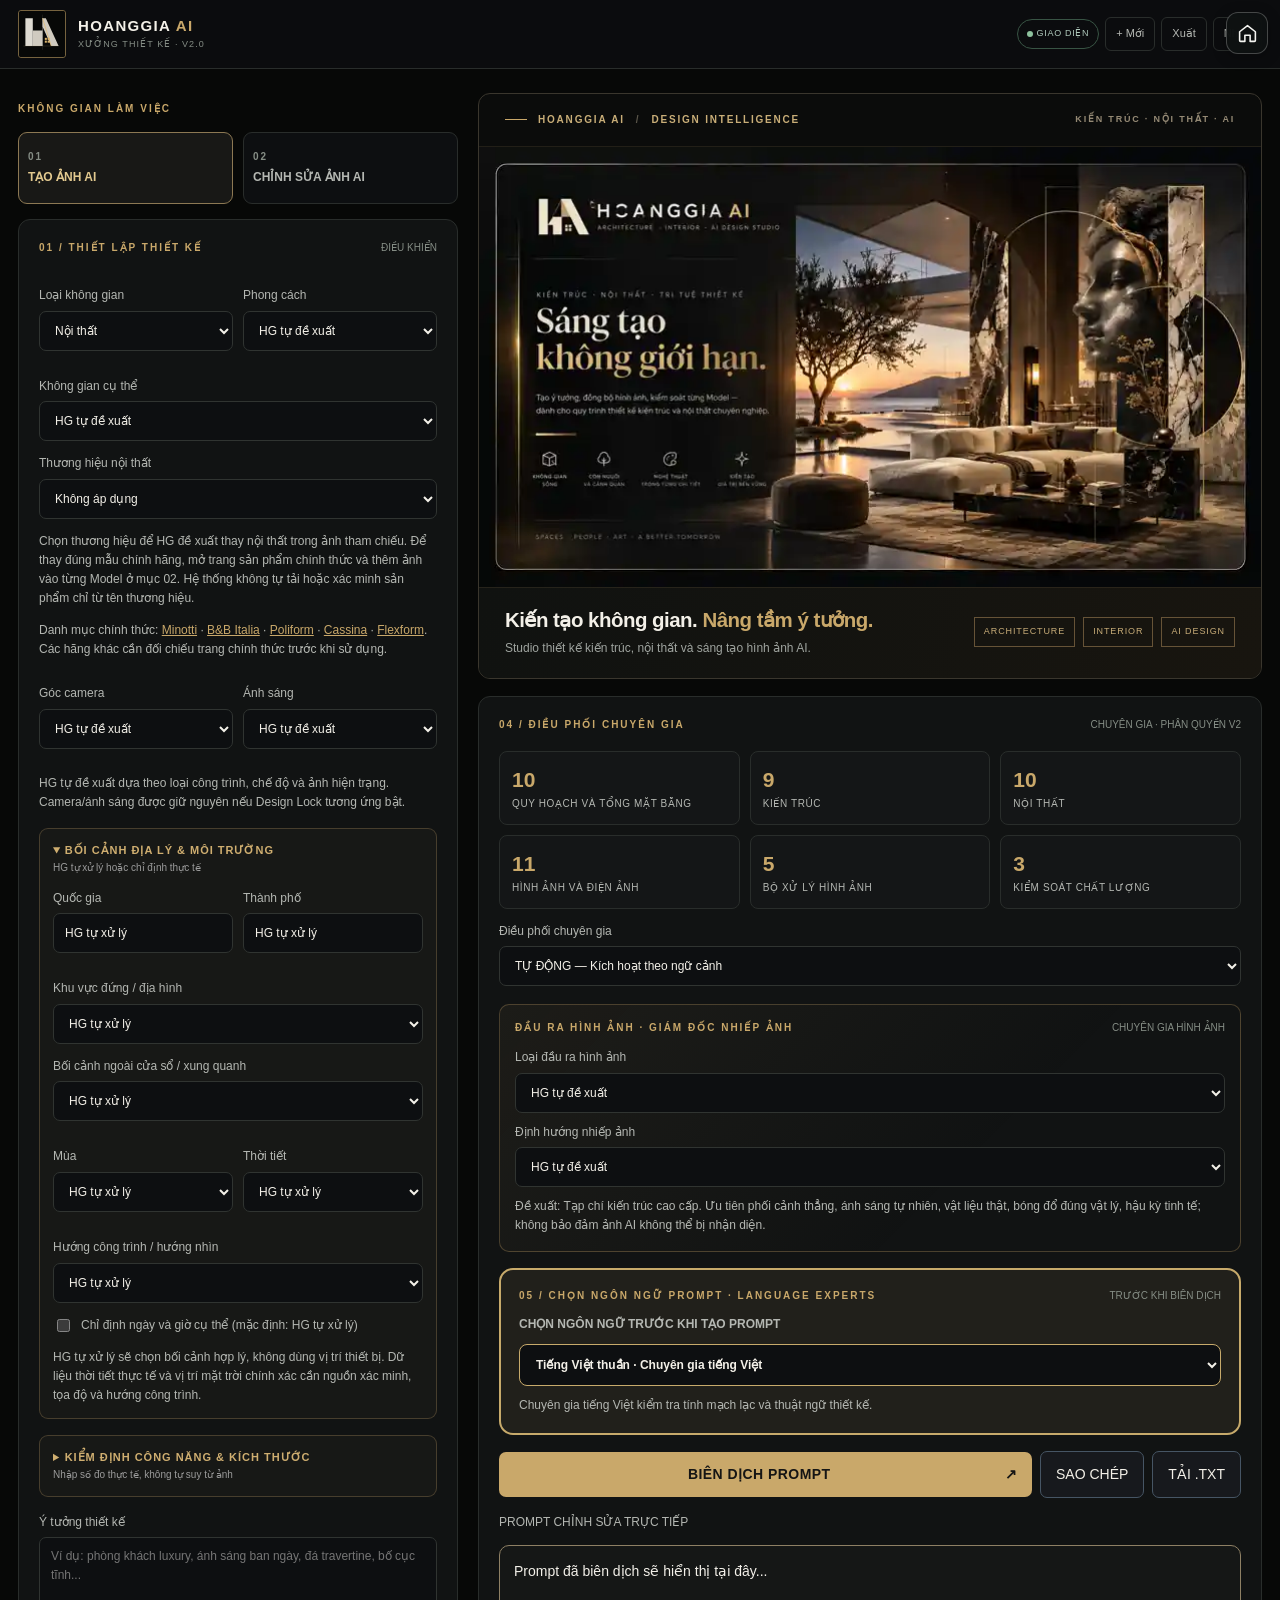
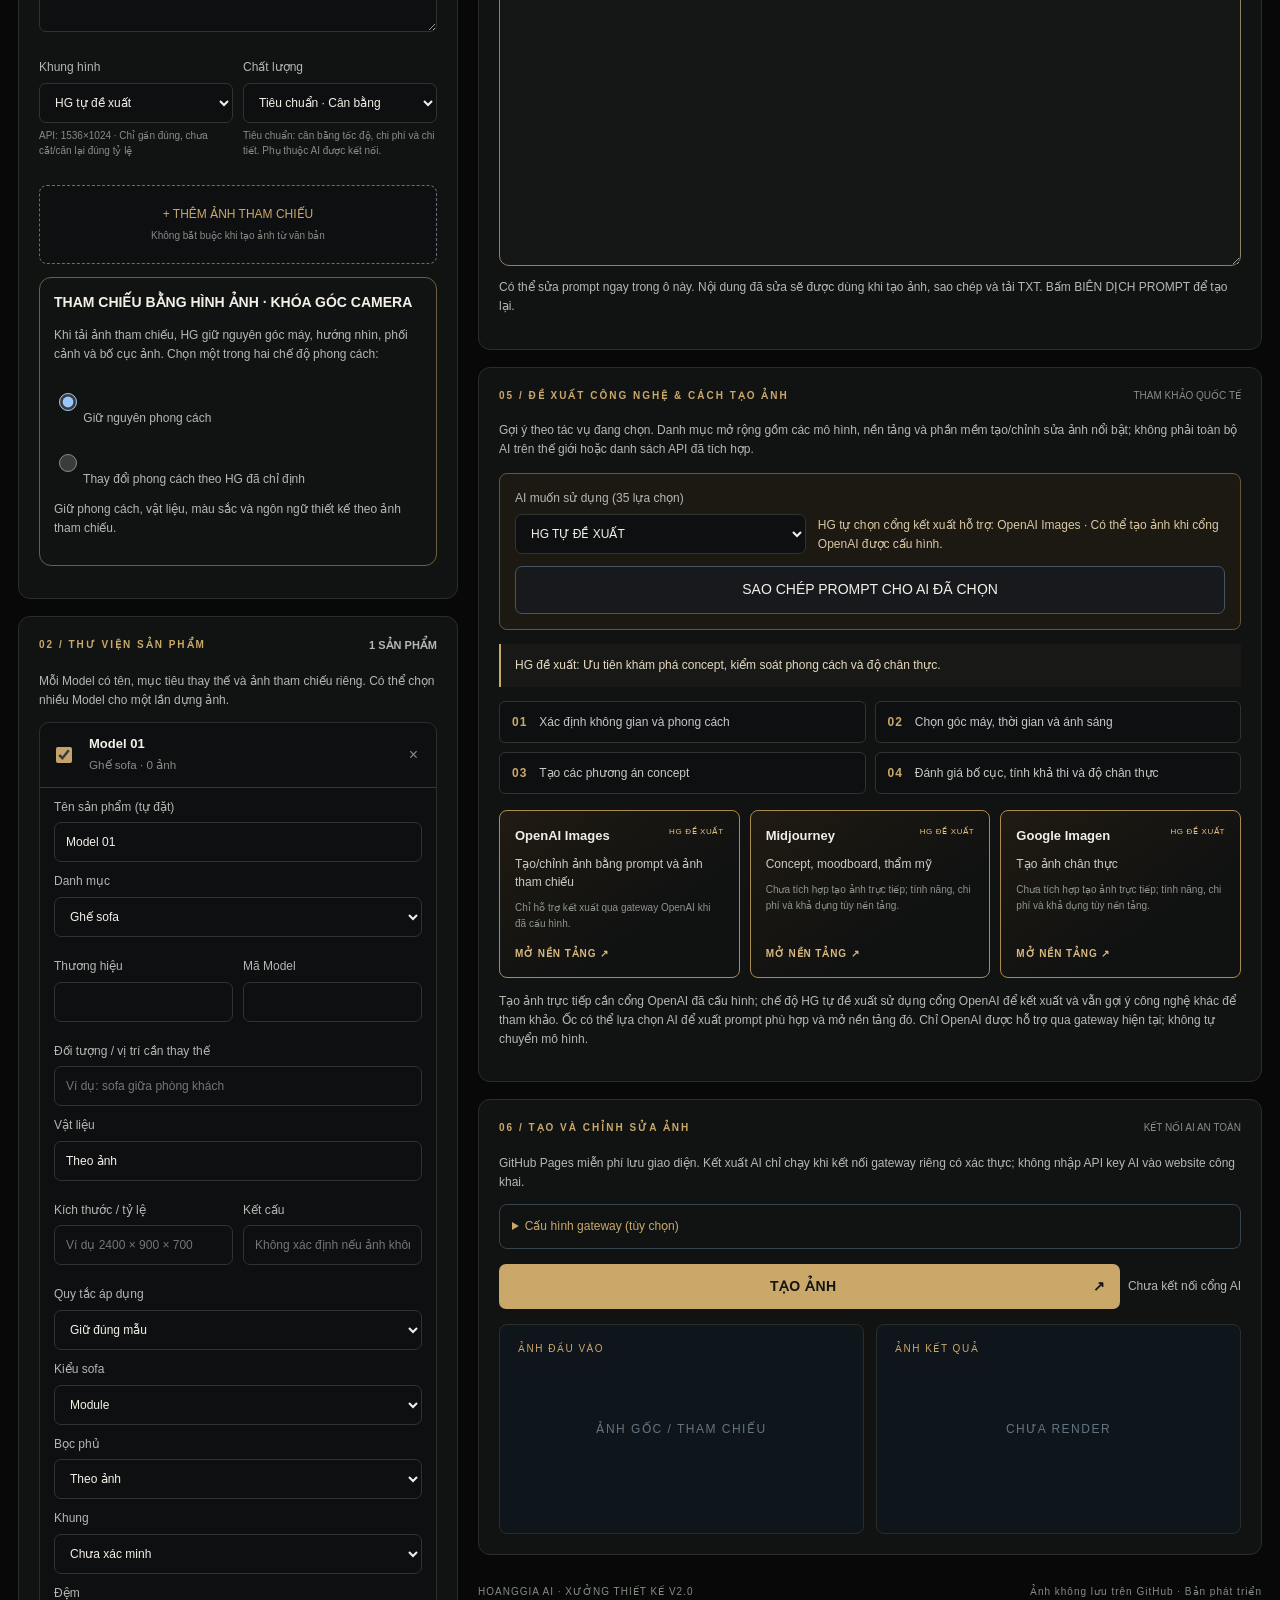
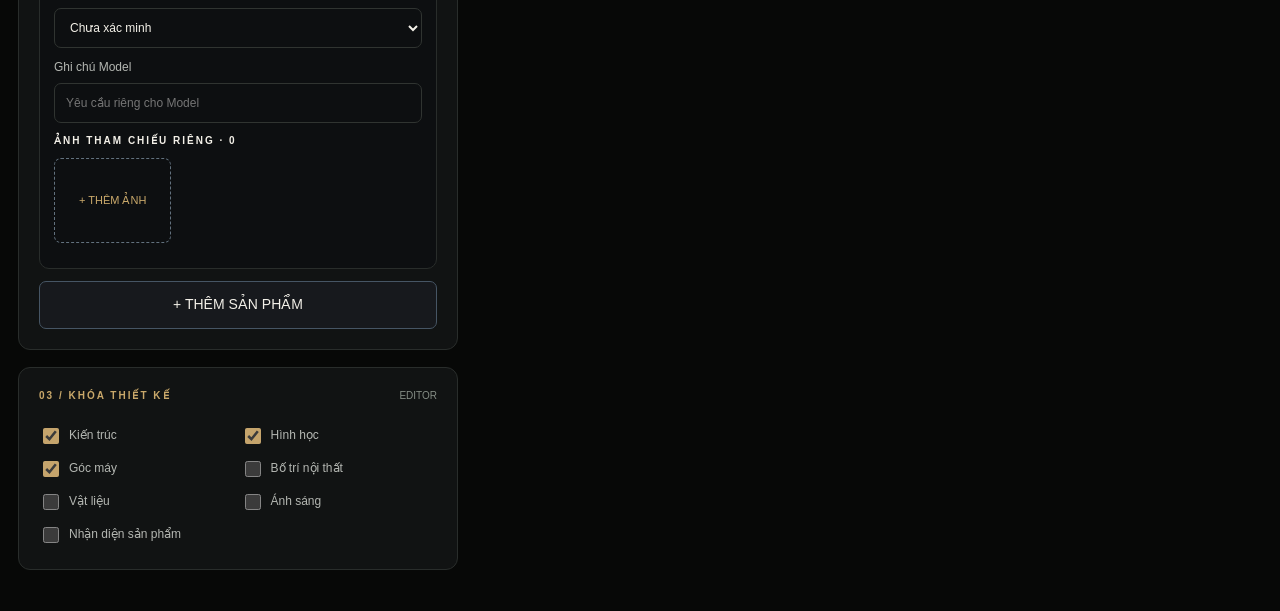
==== index.html @ ab9f8beb "Refresh Design AI catalog cache for Cyclorama on iOS" ====
<!doctype html>
<html lang="vi">
<head>
<meta charset="utf-8"><meta name="viewport" content="width=device-width, initial-scale=1">
<meta http-equiv="Cache-Control" content="no-cache, no-store, must-revalidate"><meta name="theme-color" content="#070807"><link rel="icon" href="./assets/brand-mark.svg" type="image/svg+xml"><link rel="apple-touch-icon" sizes="180x180" href="./assets/apple-touch-icon.png?v=2"><meta name="apple-mobile-web-app-capable" content="yes"><meta name="apple-mobile-web-app-title" content="HOANGGIA AI"><link rel="manifest" href="./manifest.webmanifest"><meta name="description" content="HOANGGIA AI Design Studio — Architecture, Interior, Multi-sản phẩm References">
<title>HOANGGIA AI · Design Studio</title>
<link rel="stylesheet" href="./styles.css?v=20261014-promptedit2">

<style id="hg-home-navigation-style">.hg-home-navigation{position:fixed;top:calc(12px + env(safe-area-inset-top,0px));right:12px;z-index:2147483000;width:42px;height:42px;display:flex;align-items:center;justify-content:center;border:1px solid rgba(255,255,255,.23);border-radius:12px;background:rgba(14,17,17,.94);color:#f5f5f1;box-shadow:0 3px 14px rgba(0,0,0,.28);backdrop-filter:blur(12px);text-decoration:none;transition:background .15s ease,transform .15s ease}.hg-home-navigation:hover,.hg-home-navigation:focus-visible{background:#303a34;transform:translateY(-1px);outline:2px solid rgba(230,230,220,.35);outline-offset:2px}.hg-home-navigation svg{width:21px;height:21px;stroke:currentColor;stroke-width:1.8;fill:none;stroke-linecap:round;stroke-linejoin:round}@media(max-width:640px){.hg-home-navigation{width:38px;height:38px;top:calc(8px + env(safe-area-inset-top,0px));right:8px}}</style>
</head>
<body>
<a class="hg-home-navigation" href="https://hoanggiaktsda-beep.github.io/hoanggia-studio/#home" aria-label="Trở về trang chủ HOANGGIA AI" title="Trang chủ HOANGGIA AI"><svg viewBox="0 0 24 24" aria-hidden="true"><path d="m3 10 9-7 9 7v10a1 1 0 0 1-1 1h-5v-7H9v7H4a1 1 0 0 1-1-1z"/></svg></a>

<header class="top">
 <div class="brand"><img class="brand-logo" src="./assets/brand-mark.svg" width="48" height="48" alt="Biểu trưng HOANGGIA AI"><div><b>HOANGGIA <i>AI</i></b><small>XƯỞNG THIẾT KẾ · V2.0</small></div></div>
 <div class="right-top" role="group" aria-label="Thao tác dự án"><span class="pill" title="Giao diện website đã tải; không xác nhận trạng thái kết nối AI" aria-label="Giao diện website đã tải"><span class="dot"></span><span class="pill-label"> GIAO DIỆN</span></span><button id="newProject" class="quiet" type="button" title="Xóa nội dung dự án hiện tại để bắt đầu thiết kế mới">+ Mới</button><button id="exportProject" class="quiet" title="Xuất cấu hình dự án JSON" aria-label="Xuất dự án">Xuất</button><label class="file-label quiet" for="importProject" title="Nhập cấu hình JSON" aria-label="Nhập JSON">Nhập</label><input id="importProject" type="file" accept=".json,application/json" hidden></div>
</header>
<div class="workspace">
 <aside class="left">
 <div class="section-label">KHÔNG GIAN LÀM VIỆC</div>
 <nav class="tabs" aria-label="Chế độ làm việc"><button id="createTab" class="selected" data-mode="create"><span>01</span> TẠO ẢNH AI</button><button id="editTab" data-mode="edit"><span>02</span> CHỈNH SỬA ẢNH AI</button></nav>
 <section class="panel">
  <div class="panel-heading"><span class="eyebrow">01 / THIẾT LẬP THIẾT KẾ</span><span class="mini">ĐIỀU KHIỂN</span></div>
  <div class="grid-two"><label>Loại không gian<select id="space"><option>Nội thất</option><option>Kiến trúc</option><option>Cảnh quan</option><option>Quy hoạch đô thị</option></select></label><label>Phong cách<select id="style"></select></label></div>
  <label id="zoneLabel">Không gian cụ thể<select id="zone"></select></label><label>Thương hiệu nội thất<select id="furnitureBrand"><option value="Không áp dụng">Không áp dụng</option></select></label><label id="customBrandWrap" hidden>Tên thương hiệu khác<input id="customBrand" type="text" maxlength="100" placeholder="Nhập thương hiệu mong muốn"></label><p class="hint">Chọn thương hiệu để HG đề xuất thay nội thất trong ảnh tham chiếu. Để thay đúng mẫu chính hãng, mở trang sản phẩm chính thức và thêm ảnh vào từng Model ở mục 02. Hệ thống không tự tải hoặc xác minh sản phẩm chỉ từ tên thương hiệu.</p><p class="hint">Danh mục chính thức: <a href="https://www.minotti.com/" target="_blank" rel="noopener noreferrer">Minotti</a> · <a href="https://www.bebitalia.com/" target="_blank" rel="noopener noreferrer">B&amp;B Italia</a> · <a href="https://www.poliform.it/" target="_blank" rel="noopener noreferrer">Poliform</a> · <a href="https://www.cassina.com/" target="_blank" rel="noopener noreferrer">Cassina</a> · <a href="https://www.flexform.it/" target="_blank" rel="noopener noreferrer">Flexform</a>. Các hãng khác cần đối chiếu trang chính thức trước khi sử dụng.</p><div class="grid-two"><label>Góc camera<select id="camera"></select></label><label>Ánh sáng<select id="lighting"></select></label></div><p class="hint">HG tự đề xuất dựa theo loại công trình, chế độ và ảnh hiện trạng. Camera/ánh sáng được giữ nguyên nếu Design Lock tương ứng bật.</p><details class="site-context" open><summary>BỐI CẢNH ĐỊA LÝ & MÔI TRƯỜNG <small>HG tự xử lý hoặc chỉ định thực tế</small></summary>
<div class="grid-two"><label>Quốc gia<input id="country" list="countrySuggestions" value="HG tự xử lý" maxlength="90" aria-label="Quốc gia"></label><label>Thành phố<input id="city" list="citySuggestions" value="HG tự xử lý" maxlength="90" aria-label="Thành phố"></label></div>
<datalist id="countrySuggestions"><option value="HG tự xử lý"><option value="Việt Nam"><option value="Pháp"><option value="Nhật Bản"><option value="Singapore"><option value="Hoa Kỳ"><option value="Ý"><option value="Trung Quốc"><option value="UAE"><option value="Thái Lan"><option value="Hàn Quốc"></datalist>
<datalist id="citySuggestions"><option value="HG tự xử lý"><option value="Hà Nội"><option value="Đà Nẵng"><option value="TP. Hồ Chí Minh"><option value="Hải Phòng"><option value="Huế"><option value="Đà Lạt"><option value="Paris"><option value="Tokyo"><option value="Singapore"><option value="Dubai"><option value="New York"><option value="Thượng Hải"></datalist>
<label>Khu vực đứng / địa hình<select id="settingArea"></select></label>
<label id="surroundingsLabel">Bối cảnh nhìn thấy<select id="surroundings"></select></label>
<div class="grid-two"><label>Mùa<select id="season"></select></label><label>Thời tiết<select id="weather"></select></label></div>
<label>Hướng công trình / hướng nhìn<select id="orientation"><option>HG tự xử lý</option><option>Không đề xuất</option><option>Bắc</option><option>Đông Bắc</option><option>Đông</option><option>Đông Nam</option><option>Nam</option><option>Tây Nam</option><option>Tây</option><option>Tây Bắc</option><option>Giữ nguyên hướng trong ảnh</option></select></label>
<label class="context-check"><input id="specificDateTime" type="checkbox"> Chỉ định ngày và giờ cụ thể (mặc định: HG tự xử lý)</label>
<div id="dateTimeFields" hidden><div class="grid-two"><label>Ngày<input id="day" type="number" min="1" max="31" placeholder="Ngày"></label><label>Tháng<input id="month" type="number" min="1" max="12" placeholder="Tháng"></label></div><div class="grid-two"><label>Năm<input id="year" type="number" min="1900" max="2200" placeholder="Năm"></label><label>Giờ địa phương<input id="localTime" type="time"></label></div></div>
<label id="contextNotesLabel" hidden>Chi tiết khu vực / bối cảnh khác<input id="contextNotes" type="text" maxlength="240" placeholder="Ví dụ: sườn núi hướng ra biển, cây phi lao"></label>
<p class="hint">HG tự xử lý sẽ chọn bối cảnh hợp lý, không dùng vị trí thiết bị. Dữ liệu thời tiết thực tế và vị trí mặt trời chính xác cần nguồn xác minh, tọa độ và hướng công trình.</p></details><details class="site-context"><summary>KIỂM ĐỊNH CÔNG NĂNG & KÍCH THƯỚC <small>Nhập số đo thực tế, không tự suy từ ảnh</small></summary>
<div class="grid-two"><label>Rộng phòng (mm)<input id="roomWidthMm" type="number" min="1" step="any" placeholder="Chưa đo"></label><label>Sâu phòng (mm)<input id="roomDepthMm" type="number" min="1" step="any" placeholder="Chưa đo"></label></div>
<div class="grid-two"><label>Lối đi thực tế (mm)<input id="clearanceMm" type="number" min="1" step="any" placeholder="Chưa đo"></label><label>Lối đi yêu cầu (mm)<input id="requiredClearanceMm" type="number" min="1" step="any" placeholder="Theo hồ sơ dự án"></label></div>
<label>Khoảng cách tối thiểu giữa sản phẩm (mm, theo yêu cầu dự án)<input id="layoutMinimumGapMm" type="number" min="0" step="any" placeholder="Chưa xác định"></label><label>Mặt bằng sản phẩm (dữ liệu JSON, mm)<textarea id="layoutItemsJson" rows="3" spellcheck="false" placeholder='[{"id":"sofa","xMm":100,"yMm":100,"widthMm":2200,"depthMm":900}]'></textarea></label><p class="hint">Tọa độ từ góc phòng (0,0), sản phẩm hình chữ nhật song song tường. Khoảng cách biên không thay thế kiểm tra lối đi thực tế.</p><label>Vật cản cố định (cột, hộp kỹ thuật, vùng không đặt đồ; JSON, mm)<textarea id="layoutObstaclesJson" rows="3" spellcheck="false" placeholder='[{"id":"cot-1","xMm":0,"yMm":0,"widthMm":300,"depthMm":300}]'></textarea></label><label>Vùng mở cửa (bao hình chữ nhật, JSON, mm)<textarea id="layoutDoorsJson" rows="3" spellcheck="false" placeholder='[{"id":"cua-1","xMm":0,"yMm":0,"widthMm":900,"depthMm":900}]'></textarea></label><p class="hint">Nhập vùng cần để trống khi mở cửa; hệ thống chưa tự suy hướng bản lề hay cung quay.</p><label>Quy chuẩn / tiêu chí nghiệm thu của dự án<input id="projectStandard" type="text" maxlength="240" placeholder="Tên và phiên bản tài liệu đã kiểm chứng"></label>
<p class="hint">Số đo và tiêu chí do người dùng cung cấp; hệ thống đối chiếu logic, không thay thế khảo sát hiện trạng, bản vẽ kỹ thuật hoặc thẩm định quy chuẩn.</p></details><label>Ý tưởng thiết kế<textarea id="brief" rows="3" placeholder="Ví dụ: phòng khách luxury, ánh sáng ban ngày, đá travertine, bố cục tĩnh..."></textarea></label>
  <div class="grid-two"><label>Khung hình<select id="aspect"></select><small id="aspectHint">Kích thước API: 1536×1024. Một số tỷ lệ là gợi ý bố cục, không phải kích thước xuất chính xác.</small></label><label>Chất lượng<select id="quality"><option value="low">Nháp · Nhanh</option><option value="medium" selected>Tiêu chuẩn · Cân bằng</option><option value="high">Cao · Chi tiết tối đa</option></select><small id="qualityHint">Tiêu chuẩn: cân bằng chi tiết, thời gian và chi phí.</small></label></div>
  <label class="upload" for="masterInput"><span id="masterLabel">+ TẢI ẢNH GỐC / THAM CHIẾU</span><small id="masterHint">Không bắt buộc khi tạo ảnh từ văn bản</small></label><input type="file" id="masterInput" accept="image/png,image/jpeg,image/webp" hidden>
  <div id="hgReferenceModePanel" style="display:block!important;visibility:visible!important;margin:12px 0;padding:14px;border:1px solid rgba(199,170,107,.5);border-radius:12px">
<strong>THAM CHIẾU BẰNG HÌNH ẢNH · KHÓA GÓC CAMERA</strong>
<p class="hint">Khi tải ảnh tham chiếu, HG giữ nguyên góc máy, hướng nhìn, phối cảnh và bố cục ảnh. Chọn một trong hai chế độ phong cách:</p>
<label style="display:block;margin:9px 0"><input type="radio" name="hgReferenceStyle" value="keep" style="appearance:radio;-webkit-appearance:radio;width:18px;height:18px;display:inline-block" checked> Giữ nguyên phong cách</label>
<label style="display:block;margin:9px 0"><input type="radio" name="hgReferenceStyle" value="change" style="appearance:radio;-webkit-appearance:radio;width:18px;height:18px;display:inline-block"> Thay đổi phong cách theo HG đã chỉ định</label>
<p id="hgReferenceModeNote" class="hint">Giữ phong cách, vật liệu, màu sắc và ngôn ngữ thiết kế theo ảnh tham chiếu.</p>
</div>
<div class="master-preview" id="masterArea" hidden><img id="masterPreview" alt="Ảnh master"><button id="clearMaster" class="mini-btn">Gỡ ảnh</button></div>
 </section>
 <section class="panel">
  <div class="panel-heading"><span class="eyebrow">02 / THƯ VIỆN SẢN PHẨM</span><strong id="modelCount">0 SẢN PHẨM</strong></div>
  <p class="hint">Mỗi Model có tên, mục tiêu thay thế và ảnh tham chiếu riêng. Có thể chọn nhiều Model cho một lần dựng ảnh.</p>
  <div id="models" class="models"></div><button id="addModel" class="outline full">+ THÊM SẢN PHẨM</button>
 </section>
 <section class="panel">
  <div class="panel-heading"><span class="eyebrow">03 / KHÓA THIẾT KẾ</span><span class="mini">EDITOR</span></div>
  <div id="locks" class="lock-grid"></div>
 </section>
 </aside>
 <main class="right">
  <section class="hero hero-gallery" aria-labelledby="heroTitle">
 <div class="hero-gallery-head"><span class="hero-gallery-kicker"><span class="hero-kicker-line"></span> HOANGGIA AI <span class="hero-kicker-separator">/</span> DESIGN INTELLIGENCE</span><span class="hero-gallery-index">KIẾN TRÚC · NỘI THẤT · AI</span></div>
 <div class="hero-gallery-stage">
  <img class="hero-gallery-image" src="./assets/hero-hoanggia-ai.webp" alt="HOANGGIA AI — không gian kiến trúc và nội thất nghệ thuật, kết hợp thiết kế đương đại" loading="eager" width="1920" height="1080">
  <div class="hero-gallery-fallback" aria-hidden="true"><img src="./assets/brand-mark.svg" alt=""><span>HOANGGIA AI · DESIGN STUDIO</span></div>
 </div>
 <div class="hero-gallery-bottom"><div><h1 id="heroTitle">Kiến tạo không gian. <em>Nâng tầm ý tưởng.</em></h1><p>Studio thiết kế kiến trúc, nội thất và sáng tạo hình ảnh AI.</p></div><div class="hero-gallery-categories"><span>ARCHITECTURE</span><span>INTERIOR</span><span>AI DESIGN</span></div></div>
</section>
  <section class="panel">
   <div class="panel-heading"><span class="eyebrow">04 / ĐIỀU PHỐI CHUYÊN GIA</span><span class="mini">CHUYÊN GIA · PHÂN QUYỀN V2</span></div>
   <div class="brain-grid" id="brainGrid"></div><label>Điều phối chuyên gia<select id="expertMode"><option value="auto">TỰ ĐỘNG — Kích hoạt theo ngữ cảnh</option><option value="manual">THỦ CÔNG — Chọn nhóm chuyên gia</option></select></label>
   <div id="manualExperts" hidden></div><div class="photo-director"><div class="panel-heading"><span class="eyebrow">ĐẦU RA HÌNH ẢNH · GIÁM ĐỐC NHIẾP ẢNH</span><span class="mini">CHUYÊN GIA HÌNH ẢNH</span></div><label>Loại đầu ra hình ảnh<select id="outputType"></select></label><label>Định hướng nhiếp ảnh<select id="photoDirection"></select></label><p class="hint" id="photoAdvice" aria-live="polite">Chuyên gia nhiếp ảnh sẽ đề xuất góc máy, ống kính, ánh sáng, vật liệu và hậu kỳ chân thực.</p></div>
   <div class="photo-director" id="promptLanguagePanel" style="margin:16px 0;padding:18px;border:2px solid #c7aa6b;border-radius:14px;background:rgba(199,170,107,.09)"><div class="panel-heading"><span class="eyebrow">05 / CHỌN NGÔN NGỮ PROMPT · LANGUAGE EXPERTS</span><span class="mini">TRƯỚC KHI BIÊN DỊCH</span></div><label for="promptLanguage" style="font-weight:700">CHỌN NGÔN NGỮ TRƯỚC KHI TẠO PROMPT<select id="promptLanguage" style="display:block;width:100%;margin-top:10px;padding:12px;border:1px solid #c7aa6b;border-radius:8px"><option value="vi">Tiếng Việt thuần · Chuyên gia tiếng Việt</option><option value="en">English only · English Language Expert</option></select></label><p class="hint" id="promptLanguageStatus" role="status">Chuyên gia tiếng Việt kiểm tra tính mạch lạc và thuật ngữ thiết kế.</p></div>
   <div class="actions"><button id="compile" class="primary">BIÊN DỊCH PROMPT <span>↗</span></button><button class="outline" id="copyPrompt">SAO CHÉP</button><button class="outline" id="downloadPrompt">TẢI .TXT</button></div>
   <div id="warnings" class="warnings" role="status" aria-live="polite"></div>
   <label for="promptOutput">PROMPT CHỈNH SỬA TRỰC TIẾP</label><textarea id="promptOutput" rows="13" spellcheck="false" style="display:block;width:100%;min-height:290px;resize:vertical;padding:14px;border:1px solid #8e8064;border-radius:10px;background:#151716;color:#f3f0e9;font:inherit;line-height:1.6" aria-describedby="promptEditStatus" placeholder="Bấm BIÊN DỊCH PROMPT rồi sửa trực tiếp tại đây.">Prompt đã biên dịch sẽ hiển thị tại đây...</textarea><p class="hint" id="promptEditStatus" role="status">Có thể sửa prompt ngay trong ô này. Nội dung đã sửa sẽ được dùng khi tạo ảnh, sao chép và tải TXT. Bấm BIÊN DỊCH PROMPT để tạo lại.</p>
  </section>
  <section class="panel" id="imageAdvisor" aria-labelledby="advisorTitle">
   <div class="panel-heading"><span class="eyebrow" id="advisorTitle">05 / ĐỀ XUẤT CÔNG NGHỆ & CÁCH TẠO ẢNH</span><span class="mini">THAM KHẢO QUỐC TẾ</span></div>
   <p class="hint">Gợi ý theo tác vụ đang chọn. Danh mục mở rộng gồm các mô hình, nền tảng và phần mềm tạo/chỉnh sửa ảnh nổi bật; không phải toàn bộ AI trên thế giới hoặc danh sách API đã tích hợp.</p>
   <div class="advisor-picker"><label>AI muốn sử dụng (35 lựa chọn)<select id="imageAI"><option value="auto">HG TỰ ĐỀ XUẤT</option></select></label><div class="advisor-selection" id="aiSelection" role="status" aria-live="polite"></div><button class="outline" id="copyForAI" type="button">SAO CHÉP PROMPT CHO AI ĐÃ CHỌN</button></div>
   <div class="advisor-summary" id="advisorSummary" aria-live="polite"></div>
   <div class="advisor-steps" id="advisorSteps"></div>
   <div class="advisor-grid" id="advisorPlatforms"></div>
   <p class="hint advisor-note">Tạo ảnh trực tiếp cần cổng OpenAI đã cấu hình; chế độ HG tự đề xuất sử dụng cổng OpenAI để kết xuất và vẫn gợi ý công nghệ khác để tham khảo. Ốc có thể lựa chọn AI để xuất prompt phù hợp và mở nền tảng đó. Chỉ OpenAI được hỗ trợ qua gateway hiện tại; không tự chuyển mô hình.</p>
  </section>
  <section class="panel render">
   <div class="panel-heading"><span class="eyebrow">06 / TẠO VÀ CHỈNH SỬA ẢNH</span><span class="mini">KẾT NỐI AI AN TOÀN</span></div>
   <p class="hint">GitHub Pages miễn phí lưu giao diện. Kết xuất AI chỉ chạy khi kết nối gateway riêng có xác thực; không nhập API key AI vào website công khai.</p>
   <details><summary>Cấu hình gateway (tùy chọn)</summary><label>Địa chỉ cổng AI (HTTPS)<input id="gateway" type="url" placeholder="https://your-worker.workers.dev"></label><label>Mã truy cập riêng <input id="studioToken" type="password" placeholder="Token kiểm soát quyền dùng AI" autocomplete="off"></label><small>Token chỉ tồn tại trong phiên trang đang mở, không được xuất ra dự án.</small></details>
   <div class="actions"><button id="renderButton" class="primary">TẠO / CHỈNH SỬA ẢNH <span>↗</span></button><span class="hint" id="renderStatus" role="status" aria-live="polite">Chưa kết nối cổng AI</span></div>
   <div class="comparison"><div class="result-frame"><span>ẢNH ĐẦU VÀO</span><img id="inputView" alt="Ảnh đầu vào" hidden><div class="placeholder" id="inputEmpty">ẢNH GỐC / THAM CHIẾU</div></div><div class="result-frame"><span>ẢNH KẾT QUẢ</span><img id="resultView" alt="Kết quả AI" hidden><div class="placeholder" id="resultEmpty">CHƯA RENDER</div></div></div>
   <button id="downloadResult" class="outline" hidden>TẢI ẢNH KẾT QUẢ ↓</button>
  </section>
  <footer>HOANGGIA AI · XƯỞNG THIẾT KẾ V2.0 <span>Ảnh không lưu trên GitHub · Bản phát triển</span></footer>
 </main>
</div>
<script type="module" src="./app.mjs?v=20261019-cycwall"></script>
</body></html>
---- styles.css ----
:root{color-scheme:dark;--bg:#070807;--panel:#111313;--panel2:#17191d;--border:#292d2b;--text:#f3f0e8;--sub:#b4b7b2;--muted:#858d85;--gold:#c9a86a;font:14px/1.55 Inter,Segoe UI,Arial,sans-serif}*{box-sizing:border-box}body{margin:0;background:var(--bg);color:var(--text)}button,textarea,input,select{font:inherit}button{cursor:pointer;border:0}button:disabled{opacity:.6;cursor:wait}button:focus-visible,input:focus-visible,textarea:focus-visible,select:focus-visible{outline:2px solid var(--gold);outline-offset:2px}a{color:var(--gold)}.top{height:74px;display:flex;align-items:center;justify-content:space-between;padding:0 32px;border-bottom:1px solid var(--border);background:#0b0c0e}.brand{display:flex;gap:13px;align-items:center;letter-spacing:1px}.brand b{font-size:14px}.brand i{font-style:normal;color:var(--gold)}.brand small{display:block;color:var(--muted);letter-spacing:2.4px;font-size:10px}.mark{width:38px;height:38px;border:1px solid var(--gold);display:grid;place-items:center;font-size:18px;font-weight:800;letter-spacing:-5px;padding-right:5px}.mark span{color:var(--gold)}.right-top{display:flex;gap:12px;align-items:center}.pill{border:1px solid #385444;color:#afc9bb;padding:6px 12px;border-radius:40px;font-size:10px;letter-spacing:1.5px}.dot{width:6px;height:6px;display:inline-block;background:#8ec29e;border-radius:50%;margin-right:6px}.quiet{background:transparent;border:1px solid var(--border);color:var(--sub);font-size:12px;padding:8px 10px;border-radius:6px;text-decoration:none;cursor:pointer}.workspace{max-width:1800px;margin:auto;display:grid;grid-template-columns:440px minmax(0,1fr);gap:20px;padding:24px}.left,.right{min-width:0}.section-label,.eyebrow{font-size:10px;letter-spacing:2px;font-weight:750}.section-label{color:var(--gold);padding:8px 0 15px}.gold{color:var(--gold)}.tabs{display:grid;grid-template-columns:1fr 1fr;gap:10px;margin-bottom:15px}.tabs button{background:#0d0f11;color:var(--sub);padding:16px 9px;border-radius:9px;text-align:left;font-weight:700;font-size:12px;border:1px solid var(--border)}.tabs button span{display:block;color:var(--muted);font-size:10px;letter-spacing:2px;margin-bottom:4px}.tabs button.selected{background:#191917;color:#e7c894;border-color:#ab8855}.panel{background:var(--panel);border:1px solid var(--border);border-radius:12px;padding:20px;margin-bottom:17px;box-shadow:0 8px 30px #00000013}.panel-heading{display:flex;align-items:center;justify-content:space-between;gap:10px;margin-bottom:18px}.panel-heading .eyebrow{color:var(--gold)}.panel-heading strong{font-size:11px;color:var(--sub)}.mini{font-size:10px;color:var(--muted)}label{display:block;color:var(--sub);font-size:12px;margin:13px 0}label>input:not([type=checkbox]):not([type=file]),select,textarea{display:block;margin-top:6px;width:100%;min-height:40px;background:#0d0f11;color:var(--text);border:1px solid #34424d;padding:9px 11px;border-radius:7px}textarea{resize:vertical;min-height:95px}.grid-two{display:grid;grid-template-columns:1fr 1fr;gap:10px}.hint{color:var(--sub);font-size:12px;line-height:1.6}.upload{border:1px dashed #617080;border-radius:8px;text-align:center;padding:19px 10px;cursor:pointer;font-size:12px;color:var(--gold);background:#0d0f11}.upload small{display:block;color:var(--muted);margin-top:5px}.master-preview{margin-top:12px;display:grid;gap:8px}.master-preview img{width:100%;max-height:260px;object-fit:contain;background:#0c1116;border-radius:6px}.mini-btn{background:#313c48;color:var(--text);border-radius:5px;padding:7px 9px}.models{display:grid;gap:10px}.model-card{border:1px solid #34424f;border-radius:10px;background:#0d0f11;overflow:hidden}.model-header{display:flex;gap:8px;align-items:center;padding:10px 12px}.model-header .expand{flex:1;min-width:0;background:transparent;color:var(--text);text-align:left}.model-header .expand strong{display:block;font-size:13px;overflow:hidden;text-overflow:ellipsis;white-space:nowrap}.model-header .expand small{color:var(--muted)}.model-header .remove{background:transparent;color:var(--muted);font-size:16px}.model-body{padding:0 14px 15px;border-top:1px solid #2c3945}.model-body[hidden]{display:none}.model-body label{margin:10px 0}.toggle{accent-color:#c5a46c;width:16px;height:16px;cursor:pointer}.ref-grid{display:grid;grid-template-columns:repeat(3,1fr);gap:8px}.reference{position:relative;background:#202b36;min-height:85px;border-radius:7px;overflow:hidden;border:1px solid #394856}.reference img{height:85px;width:100%;object-fit:cover;display:block}.reference .delete-ref{position:absolute;right:3px;top:3px;background:#15191edb;color:white;padding:0 6px;border-radius:4px}.reference small{display:block;padding:4px;overflow:hidden;white-space:nowrap;text-overflow:ellipsis;font-size:10px}.add-ref{display:grid;place-items:center;text-align:center;color:var(--gold);border:1px dashed #62717e;border-radius:7px;min-height:85px;cursor:pointer;font-size:11px}.lock-grid{display:grid;grid-template-columns:1fr 1fr;gap:5px}.lock-grid label{margin:3px 0;font-size:12px;display:flex;align-items:center;gap:7px}.primary{background:var(--gold);color:#151514;font-weight:800;letter-spacing:.45px;padding:12px 15px;border-radius:7px}.primary span{float:right}.outline{background:#17191d;color:var(--text);border:1px solid #465564;border-radius:7px;padding:12px 15px}.full{width:100%;margin-top:12px}.hero{background:radial-gradient(circle at 77% 20%,#26231d,transparent 42%),linear-gradient(115deg,#111313,#0b0c0e);border:1px solid #292d2b;border-radius:12px;padding:36px;display:flex;justify-content:space-between;min-height:210px;overflow:hidden;margin-bottom:17px}.hero h1{font-size:clamp(24px,3vw,43px);line-height:1.2;font-weight:500;margin:15px 0}.hero h1 em{font-style:normal;color:var(--gold)}.hero p{color:var(--sub);max-width:500px}.hero-outline{display:flex;letter-spacing:-18px;align-self:center;font-family:Georgia,serif;font-size:145px;color:#d0ae7c12}.brain-grid{display:grid;grid-template-columns:repeat(3,1fr);gap:10px}.brain{background:#141617;border:1px solid #354450;border-radius:8px;padding:12px}.brain b{display:block;color:var(--gold);font-size:21px}.brain small{display:block;color:var(--sub);text-transform:uppercase;font-size:10px;letter-spacing:.6px}.actions{display:flex;gap:8px;align-items:center;flex-wrap:wrap;margin:15px 0}.actions .primary{flex:1;min-width:180px}.warnings{font-size:12px;color:#e0c18a}.warnings:empty{display:none}.warnings p{margin:5px 0}pre{margin:14px 0 0;overflow:auto;white-space:pre-wrap;word-break:break-word;min-height:145px;max-height:430px;padding:16px;background:#0d1319;border:1px solid #2a3641;border-radius:8px;color:#cdd8e0;font:12px/1.65 Consolas,Monaco,monospace}details{border:1px solid #35434f;border-radius:8px;padding:12px;margin:12px 0}summary{cursor:pointer;color:var(--gold);font-size:12px}details small{color:var(--muted)}.comparison{display:grid;grid-template-columns:1fr 1fr;gap:12px}.result-frame{background:#0e151b;border:1px solid var(--border);border-radius:8px;position:relative;min-height:210px;overflow:hidden;display:grid;place-items:center}.result-frame>span{position:absolute;top:12px;left:12px;color:var(--gold);font-size:10px;letter-spacing:1.5px;background:#10161ccf;padding:4px 6px}.result-frame img{display:block;width:100%;height:100%;max-height:420px;object-fit:contain}.result-frame img[hidden]{display:none}.placeholder{color:#647481;font-size:12px;letter-spacing:1.5px}footer{display:flex;justify-content:space-between;gap:10px;padding:12px 0;color:var(--muted);font-size:10px;letter-spacing:1px}@media(max-width:1050px){.workspace{grid-template-columns:1fr}.left{display:contents}.section-label,.tabs{grid-column:1}.hero{order:-1}}@media(max-width:650px){.workspace{display:block;padding:12px}.top{height:auto;min-height:66px;padding:12px;flex-wrap:wrap;gap:10px}.right-top{flex-wrap:wrap}.hero{padding:20px;min-height:170px}.hero-outline{display:none}.brain-grid{grid-template-columns:repeat(2,1fr)}.grid-two{grid-template-columns:1fr}.comparison{grid-template-columns:1fr}.lock-grid{grid-template-columns:1fr}footer{display:block}footer span{display:block}}
[hidden]{display:none!important}
label small{font-size:10px;color:var(--muted);display:block;margin-top:5px}

/* Đồng bộ nhận diện HOANGGIA AI Studio */
.brand-logo{width:43px;height:43px;object-fit:contain;border:1px solid #76633f;border-radius:3px;background:#070807;flex:none}
.top{border-bottom-color:#292d2b}
.brand b{letter-spacing:.13em;font-weight:650}
.brand small{letter-spacing:.16em}
.panel,.hero{box-shadow:none}
.panel-heading .eyebrow,.section-label,.gold{color:#c9a86a}
.tabs button.selected{background:#181816;border-color:#8c7853;color:#e2c98f}
.primary{background:#c9a86a}
.hero h1{letter-spacing:-.045em;font-weight:600}
.hero h1 em{color:#c9a86a}
.hero-outline{font-family:Georgia,serif;color:#c9a86a1c}
label>input:not([type=checkbox]):not([type=file]),select,textarea{border-color:#303431;background:#0d0f11}
.model-card,.brain,.reference,.result-frame{border-color:#292d2b}
button:hover,.quiet:hover{filter:brightness(1.13)}

/* Header logo: lock dimensions and prevent SVG intrinsic size from stretching header. */
.top{min-height:76px;height:auto;padding-top:10px;padding-bottom:10px;gap:16px}
.top .brand{display:inline-flex;align-items:center;gap:12px;min-width:0;flex:0 1 auto;letter-spacing:normal}
.top .brand-logo{display:block!important;width:48px!important;height:48px!important;min-width:48px;max-width:48px;max-height:48px;flex:0 0 48px;object-fit:contain;aspect-ratio:1/1;border:1px solid #76633f;border-radius:3px}
.top .brand>div{display:flex;flex-direction:column;justify-content:center;gap:3px;min-width:0}
.top .brand b{font-size:15px;line-height:1.2;letter-spacing:.09em;white-space:nowrap}
.top .brand small{font-size:9px;line-height:1.4;letter-spacing:.12em;white-space:nowrap}
@media(max-width:650px){.top{align-items:flex-start}.top .brand-logo{width:40px!important;height:40px!important;min-width:40px;max-width:40px;max-height:40px;flex-basis:40px}.top .brand b{font-size:13px}.top .brand small{font-size:8px}.right-top{margin-left:auto}}

/* V1.7 — Editorial hero art direction: balanced typography, geometry and whitespace. */
.hero{position:relative;display:grid;grid-template-columns:minmax(0,1.35fr) minmax(245px,.65fr);gap:0;min-height:340px;padding:0!important;overflow:hidden;background:radial-gradient(ellipse at 75% 35%,#211e18 0%,#111210 43%,#0b0d0d 80%);border:1px solid #39362f;border-radius:12px}
.hero::before{content:"";position:absolute;inset:0;pointer-events:none;opacity:.18;background:repeating-linear-gradient(90deg,transparent 0,transparent 119px,#7c6b4b20 120px)}
.hero-copy{z-index:1;display:flex;flex-direction:column;min-width:0;padding:26px 38px 21px}
.hero-kicker{display:flex;align-items:center;gap:11px;color:#cbb485;font-size:10px;font-weight:700;letter-spacing:.19em;white-space:nowrap}
.hero-kicker-line{width:22px;height:1px;background:#c9a86a}
.hero-kicker-separator{color:#5b574b}
.hero-content{margin:auto 0;padding:24px 0 26px}
.hero-overline{display:block;color:#b4afa4;font-size:10px;letter-spacing:.18em;font-weight:600}
.hero h1{font-size:clamp(34px,3.15vw,56px);line-height:1.13;letter-spacing:-.055em;margin:15px 0 17px;font-weight:620}
.hero h1 em{color:#c9a86a;font-style:normal}
.hero p{max-width:490px;color:#b9bbb7;font-size:13px;line-height:1.8;margin:0}
.hero-tags{display:flex;flex-wrap:wrap;gap:8px;margin-top:21px}
.hero-tags span{font-size:9px;font-weight:700;letter-spacing:.12em;color:#c8b58e;border:1px solid #574b36;border-radius:3px;padding:5px 9px;background:#bba16b0a}
.hero-footer{display:flex;justify-content:space-between;gap:10px;padding-top:12px;border-top:1px solid #4942356b;color:#8d8779;font-size:9px;letter-spacing:.13em}
.hero-art{position:relative;display:flex;align-items:center;justify-content:center;min-width:0;padding:30px;background:linear-gradient(125deg,transparent,#1d1a15a6)}
.hero-art::before{content:"";position:absolute;top:11%;bottom:11%;left:0;width:1px;background:linear-gradient(transparent,#796b50,transparent)}
.hero-art-frame{position:relative;width:min(100%,265px);aspect-ratio:1/1;border:1px solid #66553a88;display:flex;align-items:center;justify-content:center;background:radial-gradient(circle,#352a1b3b,transparent 70%)}
.hero-art-frame::before,.hero-art-frame::after{content:"";position:absolute;width:17px;height:17px;border-color:#c6a56a}
.hero-art-frame::before{top:-1px;left:-1px;border-top:2px solid;border-left:2px solid}
.hero-art-frame::after{bottom:-1px;right:-1px;border-bottom:2px solid;border-right:2px solid}
.hero-art-h,.hero-art-g{font-family:Georgia,'Times New Roman',serif;font-weight:400;line-height:1;font-size:clamp(90px,10vw,165px);letter-spacing:-.12em}
.hero-art-h{color:#c9a86a4d}.hero-art-g{color:#d9c6a36e;transform:translate(-7px,20px)}
.hero-art-rule{position:absolute;width:42%;height:1px;left:12%;bottom:17%;background:#a28a5b}
.hero-art-caption{position:absolute;bottom:11%;right:12%;font-size:8px;letter-spacing:.2em;line-height:1.6;text-align:right;color:#aa9674}
@media(max-width:1250px){.hero{grid-template-columns:minmax(0,1.6fr) minmax(190px,.65fr)}.hero-copy{padding:23px 26px 18px}.hero-art{padding:24px}.hero h1{font-size:clamp(31px,3.2vw,46px)}}
@media(max-width:800px){.hero{grid-template-columns:1fr;min-height:0}.hero-copy{padding:26px}.hero-content{padding:30px 0}.hero-art{display:none}.hero h1{font-size:clamp(32px,6vw,44px)}}
@media(max-width:450px){.hero-copy{padding:20px}.hero-kicker{font-size:8px;gap:7px;letter-spacing:.11em}.hero-kicker-line{width:14px}.hero-overline{font-size:9px}.hero h1{font-size:32px}.hero p{font-size:12px}.hero-footer{font-size:8px}}

/* Image technology advisor */
.advisor-summary{border-left:2px solid #c9a86a;background:#c9a86a0a;padding:12px 14px;font-size:12px;color:#e5d9c0;line-height:1.6;margin:14px 0}
.advisor-steps{display:grid;grid-template-columns:repeat(2,minmax(0,1fr));gap:9px;margin-bottom:16px}
.advisor-step{display:flex;gap:12px;align-items:flex-start;padding:11px 12px;border:1px solid #30332f;border-radius:6px;background:#0d0f10;color:#c7c9c5;font-size:12px;line-height:1.5}
.advisor-step b{color:#c9a86a;font-size:12px;letter-spacing:.08em}
.advisor-grid{display:grid;grid-template-columns:repeat(3,minmax(0,1fr));gap:10px}
.advisor-platform{display:flex;flex-direction:column;gap:9px;padding:15px;border:1px solid #343631;border-radius:8px;background:#0e1010;min-width:0}
.advisor-platform.recommended{border-color:#aa8a50;background:linear-gradient(145deg,#201b12,#101111 65%)}
.advisor-title{display:flex;justify-content:space-between;align-items:flex-start;gap:7px}
.advisor-title strong{font-size:13px;color:#f0eee8}
.advisor-title small{font-size:8px;color:#e6c17d;letter-spacing:.08em;white-space:nowrap}
.advisor-platform p{font-size:12px;line-height:1.5;color:#cccac3;margin:0}
.advisor-platform>small{font-size:10px;line-height:1.55;color:#8d948e;flex:1}
.advisor-link{color:#d6b77e;text-decoration:none;font-size:10px;letter-spacing:.09em;font-weight:700;margin-top:6px}
.advisor-link:hover{text-decoration:underline}
.advisor-note{margin-top:14px}
@media(max-width:1050px){.advisor-grid{grid-template-columns:repeat(2,minmax(0,1fr))}}
@media(max-width:650px){.advisor-grid,.advisor-steps{grid-template-columns:1fr}}

.advisor-picker{display:grid;grid-template-columns:minmax(220px,1fr) minmax(230px,1.4fr);gap:12px;align-items:end;padding:15px;border:1px solid #66553a;border-radius:8px;background:#1c1913;margin:14px 0}
.advisor-picker label{margin:0}.advisor-picker select{width:100%}
.advisor-selection{font-size:12px;line-height:1.6;color:#d9c7a2}
.advisor-picker button{grid-column:1/-1}
@media(max-width:650px){.advisor-picker{grid-template-columns:1fr}}

/* Approved artwork: contained, no crop of brand text; fallback keeps previous logo. */
.hero-art-frame{aspect-ratio:16/9;width:100%;max-width:540px;overflow:hidden}
.hero-visual{position:absolute;inset:0;width:100%;height:100%;object-fit:contain;z-index:2;background:#10100e}
.hero-visual[hidden]{display:none}
.hero-art:has(.hero-visual:not([hidden])) .hero-art-frame{border-color:#9e8458}
@media(max-width:800px){.hero-art{display:flex;padding:12px 24px 24px}.hero-art::before{display:none}.hero-art-frame{max-width:100%}}

/* V2.0 — full editorial architectural hero, one visual hierarchy */
.hero.hero-gallery{display:flex;flex-direction:column;gap:0;min-height:0;padding:0!important;background:#0b0c0b;border:1px solid #3a362d;border-radius:12px;overflow:hidden;isolation:isolate}
.hero-gallery::before{display:none!important}
.hero-gallery-head{display:flex;justify-content:space-between;align-items:center;gap:18px;padding:18px 26px;border-bottom:1px solid #51463255;color:#c9ae78;font-size:10px;font-weight:700;letter-spacing:.18em}
.hero-gallery-kicker{display:inline-flex;align-items:center;gap:11px}
.hero-gallery-index{font-size:9px;color:#958a75;white-space:nowrap}
.hero-gallery-stage{position:relative;display:grid;place-items:center;overflow:hidden;min-height:0;background:radial-gradient(ellipse at 70% 40%,#282117,#090a09 75%)}
.hero-gallery-image{display:block;position:relative;z-index:1;width:100%;height:auto;max-height:560px;object-fit:contain;object-position:center}
.hero-gallery-fallback{position:absolute;inset:0;display:flex;align-items:center;justify-content:center;gap:20px;color:#c9a86a;letter-spacing:.14em;font-size:13px}
.hero-gallery-fallback img{width:78px;height:78px;object-fit:contain}
.hero-gallery-bottom{display:flex;align-items:center;justify-content:space-between;gap:20px;padding:19px 26px 21px;border-top:1px solid #51463255;background:linear-gradient(100deg,#101210,#18150f)}
.hero-gallery-bottom h1{font-size:clamp(17px,1.6vw,25px);line-height:1.3;letter-spacing:-.025em;margin:0 0 6px;font-weight:600}
.hero-gallery-bottom h1 em{color:#c9a86a}
.hero-gallery-bottom p{font-size:12px;line-height:1.5;margin:0;color:#9fa49f;max-width:none}
.hero-gallery-categories{display:flex;gap:8px;flex-wrap:wrap;justify-content:flex-end}
.hero-gallery-categories span{padding:7px 9px;border:1px solid #665337;color:#c6ab77;font-size:9px;letter-spacing:.1em;white-space:nowrap}
@media(max-width:900px){.hero-gallery-head{padding:14px 18px}.hero-gallery-bottom{padding:17px 18px}.hero-gallery-index{display:none}}
@media(max-width:650px){.hero-gallery-head{font-size:8px;letter-spacing:.1em}.hero-gallery-stage{min-height:180px}.hero-gallery-bottom{display:block}.hero-gallery-bottom h1{font-size:20px}.hero-gallery-categories{justify-content:flex-start;margin-top:15px}.hero-gallery-categories span{font-size:8px}.hero-gallery-fallback{font-size:10px}.hero-gallery-fallback img{width:45px;height:45px}}

/* V2.1: responsive cross-device layout, touch targets and safe areas */
html{min-width:0;-webkit-text-size-adjust:100%;text-size-adjust:100%}
body{min-width:0;overflow-x:clip}
img,video,canvas,svg{max-width:100%}
.workspace,.left,.right,.panel,.grid-two>*,.comparison>*,.brain-grid>*,.advisor-grid>*,.advisor-steps>*,.advisor-picker>*{min-width:0}
pre,textarea,.model-card,.advisor-platform{overflow-wrap:anywhere}
.top{padding-left:max(18px,env(safe-area-inset-left));padding-right:max(18px,env(safe-area-inset-right))}
.workspace{padding-left:max(18px,env(safe-area-inset-left));padding-right:max(18px,env(safe-area-inset-right));grid-template-columns:minmax(320px,440px) minmax(0,1fr)}
.right-top{min-width:0;justify-content:flex-end}
.right-top .quiet,.tabs button,.outline,.primary,.mini-btn{min-height:44px}
input,select,textarea{max-width:100%}
.hero-gallery-image{height:auto;object-fit:contain}
@media (pointer:coarse){button,select,input[type="file"]+label,.file-label,.add-ref,.upload,summary{touch-action:manipulation}button,.quiet,.file-label,select,.tabs button{min-height:44px}.reference .delete-ref{min-width:36px;min-height:36px}}
@media (max-width:1200px){
 .workspace{grid-template-columns:minmax(280px,360px) minmax(0,1fr);gap:14px;padding:16px}
 .panel{padding:16px}
 .advisor-grid{grid-template-columns:repeat(2,minmax(0,1fr))}
 .advisor-picker{grid-template-columns:1fr}
}
@media (max-width:1024px){
 .workspace{display:flex;flex-direction:column;gap:0;max-width:900px;margin:0 auto}
 .left{display:contents}
 .right{display:contents}
 .section-label{order:1}
 .tabs{order:2}
 .left>.panel{order:3}
 .right>.hero{order:0;margin-bottom:18px}
 .right>.panel{order:4}
 .right>footer{order:5}
 .top{gap:12px}
 .brain-grid{grid-template-columns:repeat(3,minmax(0,1fr))}
 .advisor-picker{grid-template-columns:minmax(0,1fr) minmax(0,1fr)}
}
@media (max-width:700px){
 .workspace{padding:12px}
 .top{padding:10px 12px;align-items:center}
 .right-top{width:100%;justify-content:flex-start;gap:8px}
 .pill{margin-right:auto}
 .right-top .quiet{flex:1;text-align:center;white-space:nowrap}
 .panel{padding:14px;border-radius:9px}
 .grid-two,.comparison,.advisor-grid,.advisor-steps,.advisor-picker{grid-template-columns:minmax(0,1fr)}
 .brain-grid{grid-template-columns:repeat(2,minmax(0,1fr))}
 .hero-gallery-head{padding:12px}
 .hero-gallery-bottom{padding:14px}
 .hero-gallery-kicker{letter-spacing:.06em;white-space:normal}
 .hero-gallery-stage{min-height:0}
 .hero-gallery-image{max-height:none}
 .actions{display:grid;grid-template-columns:minmax(0,1fr) minmax(0,1fr)}
 .actions .primary{grid-column:1/-1;min-width:0}
 .ref-grid{grid-template-columns:repeat(3,minmax(0,1fr))}
 .model-header{flex-wrap:wrap}
 .model-body{padding:0 10px 12px}
}
@media (max-width:380px){
 .tabs{gap:6px}
 .tabs button{font-size:11px;padding:10px 7px}
 .brain-grid,.ref-grid{grid-template-columns:repeat(2,minmax(0,1fr))}
 .brand small{font-size:7px!important}
 .pill{font-size:9px;letter-spacing:.04em}
}
@media (min-width:1600px){.workspace{max-width:1920px;grid-template-columns:460px minmax(0,1fr);gap:24px}.hero-gallery-image{max-height:640px}}
@media (prefers-reduced-motion:reduce){*,*::before,*::after{scroll-behavior:auto!important;animation-duration:.01ms!important;transition-duration:.01ms!important}}

/* Compact project toolbar: balanced across laptop, tablet and narrow phones. */
.top{min-height:64px;height:auto;gap:12px}
.brand{min-width:0;flex:0 1 auto}
.right-top{display:flex;flex:0 0 auto;align-items:center;gap:6px;min-width:0;max-width:100%;width:auto;flex-wrap:nowrap}
.right-top .pill{display:inline-flex;align-items:center;justify-content:center;gap:4px;min-height:30px;margin:0;padding:5px 9px;border-radius:18px;font-size:9px;letter-spacing:.075em;white-space:nowrap}
.right-top .dot{flex:0 0 6px;margin:0}
.right-top .quiet,.right-top .file-label{display:inline-flex;align-items:center;justify-content:center;min-height:34px;height:34px;padding:6px 10px;margin:0;flex:0 0 auto;border-radius:6px;font-size:11px;line-height:1.2;white-space:nowrap}
@media(pointer:coarse){.right-top .quiet,.right-top .file-label{min-height:44px;height:44px;padding:8px 11px}.right-top .pill{min-height:36px}}
@media(max-width:700px){.top{padding:10px 12px;flex-wrap:wrap}.right-top{width:auto;max-width:100%;margin-left:auto;justify-content:flex-end;gap:5px}.right-top .quiet,.right-top .file-label{flex:0 0 auto;padding-inline:8px}.right-top .pill{margin:0}.brand-logo{width:36px;height:36px}.brand small{letter-spacing:.1em}}
@media(max-width:520px){.top{gap:8px}.right-top{width:100%;justify-content:flex-end}.right-top .pill{margin-right:auto}.right-top .quiet,.right-top .file-label{flex:0 0 auto}}
@media(max-width:350px){.right-top{gap:4px}.right-top .pill-label{display:none}.right-top .pill{padding-inline:9px}.right-top .quiet,.right-top .file-label{font-size:10px;padding-inline:7px}}

.photo-director{margin:18px 0 14px;padding:15px;border:1px solid rgba(197,163,104,.3);border-radius:10px;background:linear-gradient(135deg,rgba(197,163,104,.065),transparent 65%)}
.photo-director .panel-heading{margin-bottom:12px}.photo-director label{display:block;margin:10px 0}.photo-director select{width:100%;max-width:100%}.photo-director .hint{margin:10px 0 0;line-height:1.6}
@media(max-width:700px){.photo-director{padding:12px;margin:12px 0}}

.site-context{margin:16px 0;padding:13px;border:1px solid rgba(197,163,104,.28);border-radius:9px;background:rgba(197,163,104,.035)}.site-context summary{cursor:pointer;color:#cfae70;font-size:11px;font-weight:700;letter-spacing:.09em;line-height:1.6}.site-context summary small{display:block;font-size:10px;font-weight:400;letter-spacing:0;color:#9b9b9b}.site-context label{display:block;margin-top:13px}.site-context .grid-two{margin-top:0}.site-context input:not([type=checkbox]),.site-context select{width:100%;min-width:0}.site-context .context-check{display:flex;gap:8px;align-items:center;line-height:1.4}.site-context .context-check input{width:auto;flex:none}.site-context .hint{margin:12px 0 0;line-height:1.6}@media(max-width:700px){.site-context{padding:12px}.site-context .grid-two{grid-template-columns:minmax(0,1fr)}}

/* Design AI embedded view: keep full creator controls, hide standalone chrome. */
html.embed-create .top{display:none}
html.embed-create .workspace{padding-top:0}
html.embed-create .tabs{display:none}
html.embed-create footer{display:none}
html.embed-create body{margin:0}
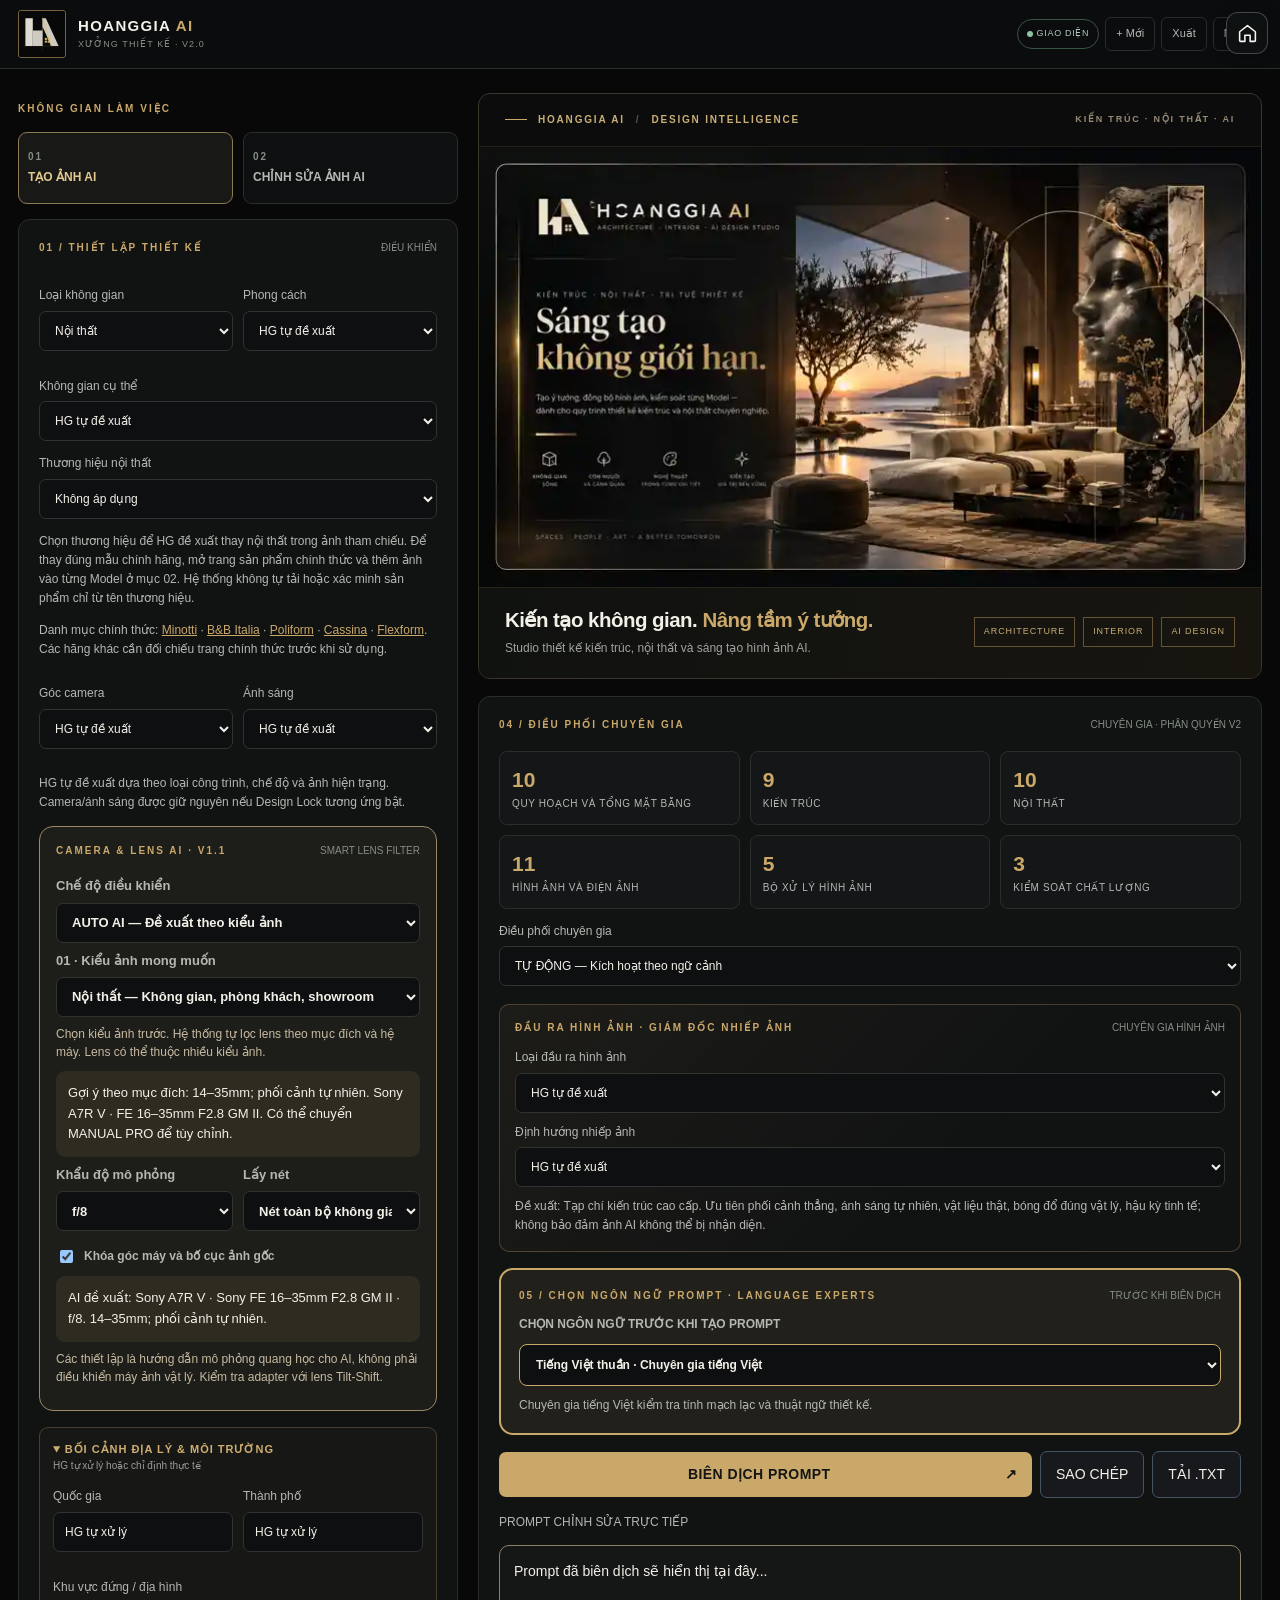
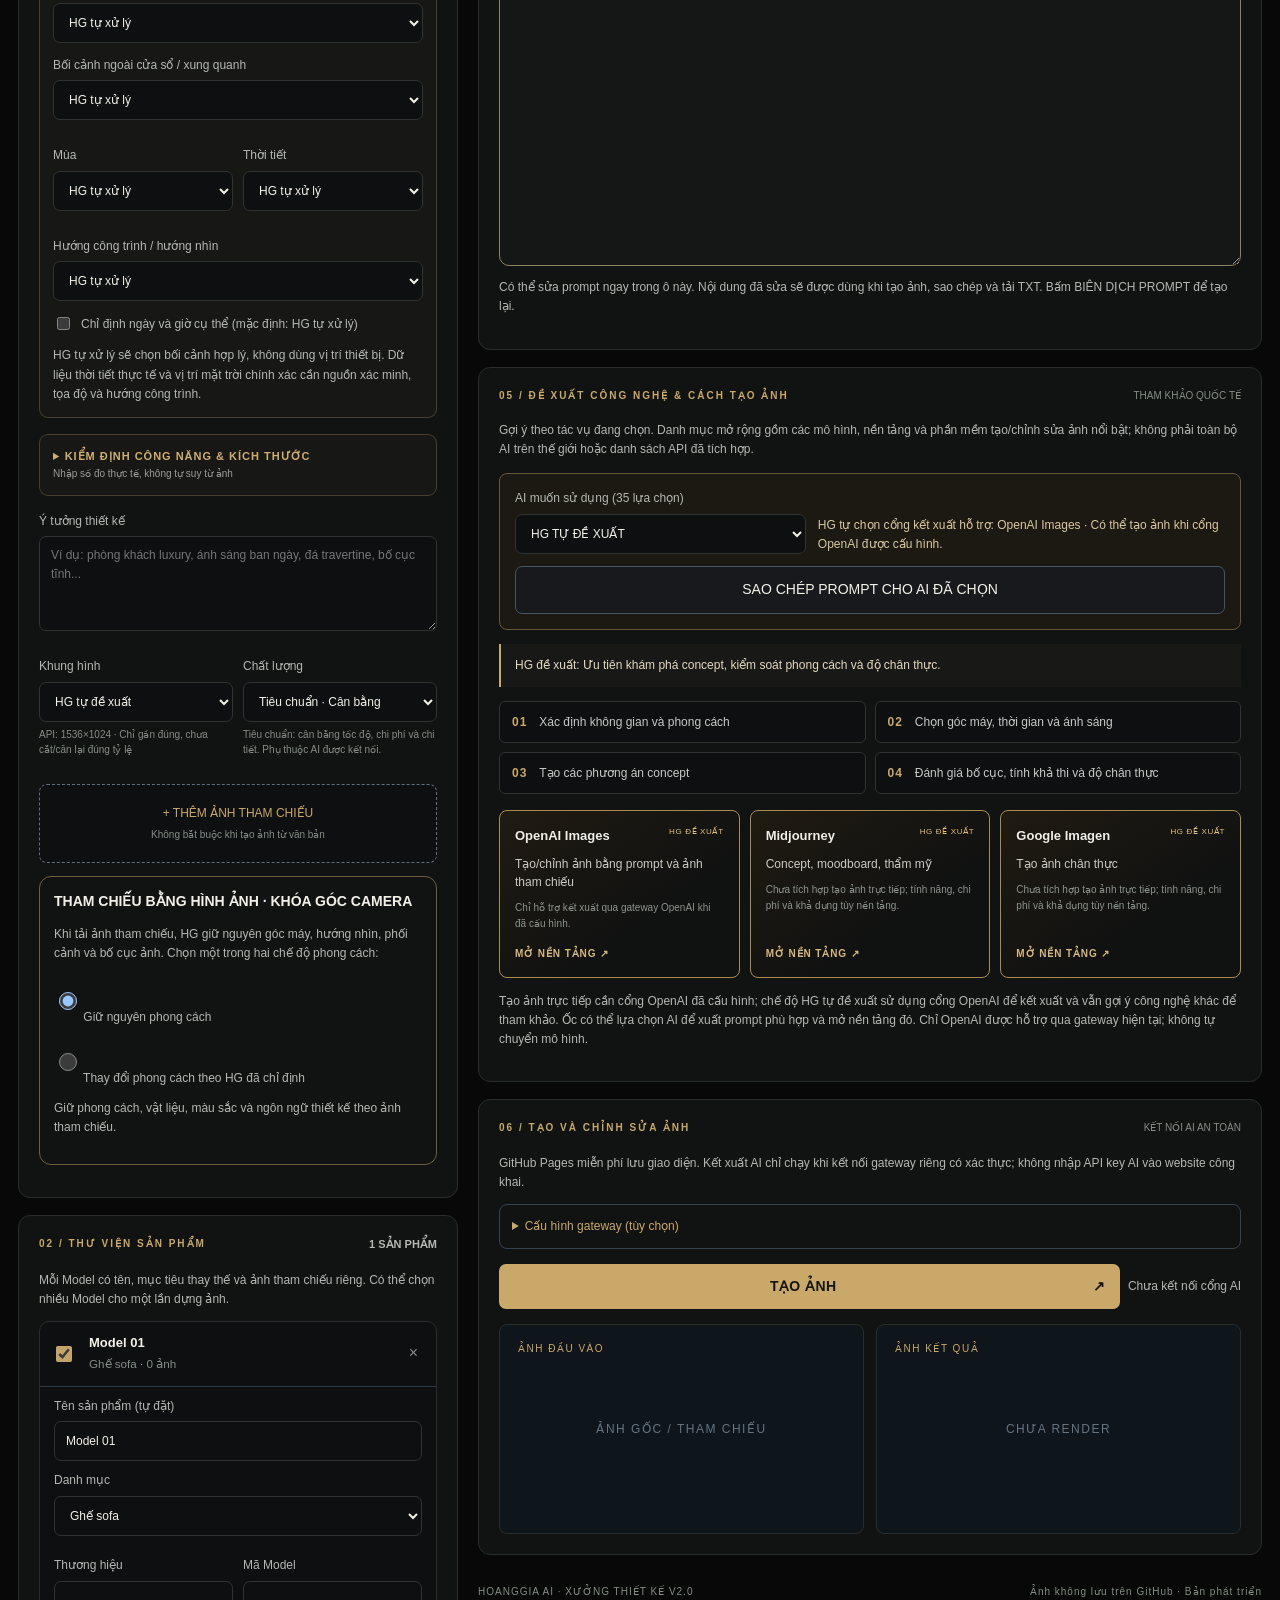
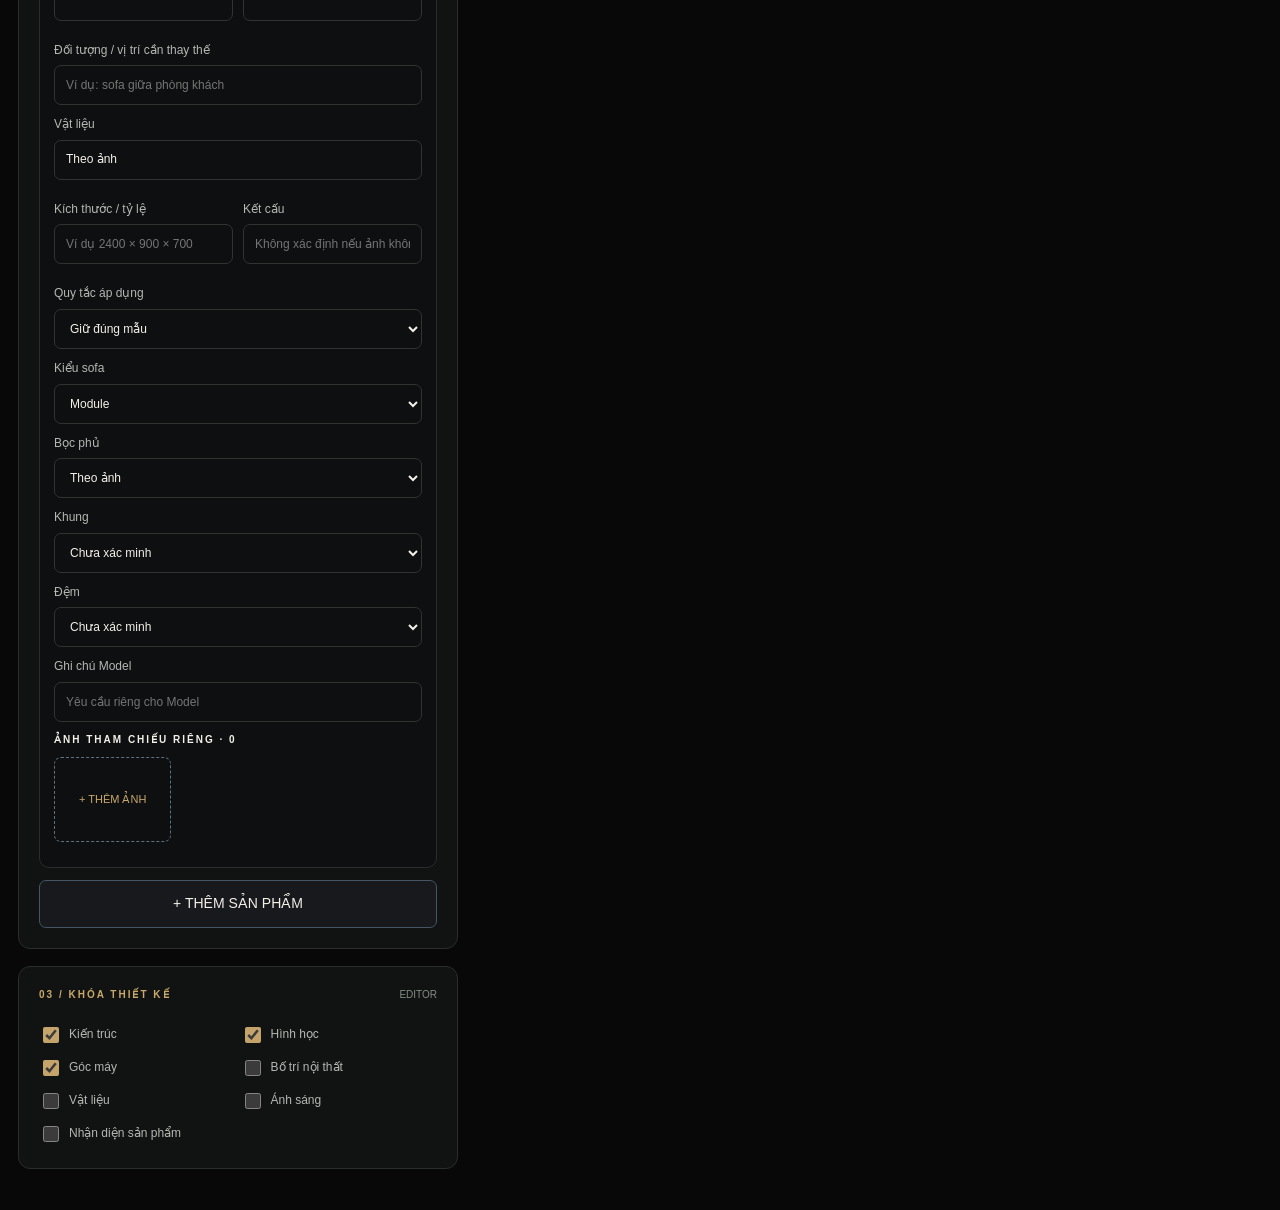
==== commit 41802d99: "feat(camera): mount responsive Camera AI panel" ====
--- a/index.html
+++ b/index.html
@@ -7,6 +7,17 @@
 <link rel="stylesheet" href="./styles.css?v=20261014-promptedit2">
 
 <style id="hg-home-navigation-style">.hg-home-navigation{position:fixed;top:calc(12px + env(safe-area-inset-top,0px));right:12px;z-index:2147483000;width:42px;height:42px;display:flex;align-items:center;justify-content:center;border:1px solid rgba(255,255,255,.23);border-radius:12px;background:rgba(14,17,17,.94);color:#f5f5f1;box-shadow:0 3px 14px rgba(0,0,0,.28);backdrop-filter:blur(12px);text-decoration:none;transition:background .15s ease,transform .15s ease}.hg-home-navigation:hover,.hg-home-navigation:focus-visible{background:#303a34;transform:translateY(-1px);outline:2px solid rgba(230,230,220,.35);outline-offset:2px}.hg-home-navigation svg{width:21px;height:21px;stroke:currentColor;stroke-width:1.8;fill:none;stroke-linecap:round;stroke-linejoin:round}@media(max-width:640px){.hg-home-navigation{width:38px;height:38px;top:calc(8px + env(safe-area-inset-top,0px));right:8px}}</style>
+<style id="hg-camera-ai-style">
+#hgCameraAI{margin:14px 0;padding:16px;border:1px solid #9c8964;border-radius:14px;background:rgba(199,170,107,.065)}
+#hgCameraAI .hg-cam-grid{display:grid;grid-template-columns:repeat(2,minmax(0,1fr));gap:10px}
+#hgCameraAI label{display:block;margin:8px 0;font-size:13px;font-weight:600}
+#hgCameraAI select{display:block;width:100%;max-width:100%;margin-top:6px}
+#hgCameraAI .hg-cam-note{color:#c7baa1;font-size:12px;line-height:1.5;margin:8px 0}
+#hgCameraAI .hg-cam-summary{padding:12px;background:rgba(199,170,107,.1);border-radius:9px;margin-top:10px;font-size:13px;line-height:1.6}
+#hgCameraAI .hg-cam-check{display:flex;align-items:center;gap:8px;font-size:12px}
+#hgCameraAI .hg-cam-check input{width:auto}
+@media(max-width:620px){#hgCameraAI .hg-cam-grid{grid-template-columns:1fr}}
+</style>
 </head>
 <body>
 <a class="hg-home-navigation" href="https://hoanggiaktsda-beep.github.io/hoanggia-studio/#home" aria-label="Trở về trang chủ HOANGGIA AI" title="Trang chủ HOANGGIA AI"><svg viewBox="0 0 24 24" aria-hidden="true"><path d="m3 10 9-7 9 7v10a1 1 0 0 1-1 1h-5v-7H9v7H4a1 1 0 0 1-1-1z"/></svg></a>
@@ -22,7 +33,22 @@
  <section class="panel">
   <div class="panel-heading"><span class="eyebrow">01 / THIẾT LẬP THIẾT KẾ</span><span class="mini">ĐIỀU KHIỂN</span></div>
   <div class="grid-two"><label>Loại không gian<select id="space"><option>Nội thất</option><option>Kiến trúc</option><option>Cảnh quan</option><option>Quy hoạch đô thị</option></select></label><label>Phong cách<select id="style"></select></label></div>
-  <label id="zoneLabel">Không gian cụ thể<select id="zone"></select></label><label>Thương hiệu nội thất<select id="furnitureBrand"><option value="Không áp dụng">Không áp dụng</option></select></label><label id="customBrandWrap" hidden>Tên thương hiệu khác<input id="customBrand" type="text" maxlength="100" placeholder="Nhập thương hiệu mong muốn"></label><p class="hint">Chọn thương hiệu để HG đề xuất thay nội thất trong ảnh tham chiếu. Để thay đúng mẫu chính hãng, mở trang sản phẩm chính thức và thêm ảnh vào từng Model ở mục 02. Hệ thống không tự tải hoặc xác minh sản phẩm chỉ từ tên thương hiệu.</p><p class="hint">Danh mục chính thức: <a href="https://www.minotti.com/" target="_blank" rel="noopener noreferrer">Minotti</a> · <a href="https://www.bebitalia.com/" target="_blank" rel="noopener noreferrer">B&amp;B Italia</a> · <a href="https://www.poliform.it/" target="_blank" rel="noopener noreferrer">Poliform</a> · <a href="https://www.cassina.com/" target="_blank" rel="noopener noreferrer">Cassina</a> · <a href="https://www.flexform.it/" target="_blank" rel="noopener noreferrer">Flexform</a>. Các hãng khác cần đối chiếu trang chính thức trước khi sử dụng.</p><div class="grid-two"><label>Góc camera<select id="camera"></select></label><label>Ánh sáng<select id="lighting"></select></label></div><p class="hint">HG tự đề xuất dựa theo loại công trình, chế độ và ảnh hiện trạng. Camera/ánh sáng được giữ nguyên nếu Design Lock tương ứng bật.</p><details class="site-context" open><summary>BỐI CẢNH ĐỊA LÝ & MÔI TRƯỜNG <small>HG tự xử lý hoặc chỉ định thực tế</small></summary>
+  <label id="zoneLabel">Không gian cụ thể<select id="zone"></select></label><label>Thương hiệu nội thất<select id="furnitureBrand"><option value="Không áp dụng">Không áp dụng</option></select></label><label id="customBrandWrap" hidden>Tên thương hiệu khác<input id="customBrand" type="text" maxlength="100" placeholder="Nhập thương hiệu mong muốn"></label><p class="hint">Chọn thương hiệu để HG đề xuất thay nội thất trong ảnh tham chiếu. Để thay đúng mẫu chính hãng, mở trang sản phẩm chính thức và thêm ảnh vào từng Model ở mục 02. Hệ thống không tự tải hoặc xác minh sản phẩm chỉ từ tên thương hiệu.</p><p class="hint">Danh mục chính thức: <a href="https://www.minotti.com/" target="_blank" rel="noopener noreferrer">Minotti</a> · <a href="https://www.bebitalia.com/" target="_blank" rel="noopener noreferrer">B&amp;B Italia</a> · <a href="https://www.poliform.it/" target="_blank" rel="noopener noreferrer">Poliform</a> · <a href="https://www.cassina.com/" target="_blank" rel="noopener noreferrer">Cassina</a> · <a href="https://www.flexform.it/" target="_blank" rel="noopener noreferrer">Flexform</a>. Các hãng khác cần đối chiếu trang chính thức trước khi sử dụng.</p><div class="grid-two"><label>Góc camera<select id="camera"></select></label><label>Ánh sáng<select id="lighting"></select></label></div><p class="hint">HG tự đề xuất dựa theo loại công trình, chế độ và ảnh hiện trạng. Camera/ánh sáng được giữ nguyên nếu Design Lock tương ứng bật.</p><section id="hgCameraAI" aria-label="HOANGGIA CAMERA AI V1.1">
+<div class="panel-heading"><span class="eyebrow">CAMERA &amp; LENS AI · V1.1</span><span class="mini">SMART LENS FILTER</span></div>
+<label>Chế độ điều khiển<select id="hgCamMode"><option value="auto">AUTO AI — Đề xuất theo kiểu ảnh</option><option value="manual">MANUAL PRO — Tự lựa chọn</option></select></label>
+<label>01 · Kiểu ảnh mong muốn<select id="hgCamStyle"></select></label>
+<p class="hg-cam-note">Chọn kiểu ảnh trước. Hệ thống tự lọc lens theo mục đích và hệ máy. Lens có thể thuộc nhiều kiểu ảnh.</p>
+<div id="hgCamAuto" class="hg-cam-summary"></div>
+<div id="hgCamManual">
+<div class="hg-cam-grid"><label>02 · Hãng máy<select id="hgCamBrand"></select></label><label>03 · Thân máy<select id="hgCamBody"></select></label></div>
+<label>04 · Lens phù hợp<select id="hgCamLens"></select></label>
+<label class="hg-cam-check"><input id="hgCamAll" type="checkbox"> Xem tất cả lens cùng hệ máy (nâng cao)</label>
+</div>
+<div class="hg-cam-grid"><label>Khẩu độ mô phỏng<select id="hgCamAperture"><option>f/1.4</option><option>f/1.8</option><option>f/2.8</option><option>f/4</option><option>f/5.6</option><option selected>f/8</option><option>f/11</option><option>f/16</option></select></label><label>Lấy nét<select id="hgCamFocus"><option value="auto">AI tự chọn</option><option value="subject">Nét chủ thể, mờ hậu cảnh</option><option value="all" selected>Nét toàn bộ không gian</option></select></label></div>
+<label class="hg-cam-check"><input id="hgCamLock" type="checkbox" checked> Khóa góc máy và bố cục ảnh gốc</label>
+<div id="hgCamSummary" class="hg-cam-summary" role="status"></div>
+<p class="hg-cam-note">Các thiết lập là hướng dẫn mô phỏng quang học cho AI, không phải điều khiển máy ảnh vật lý. Kiểm tra adapter với lens Tilt-Shift.</p>
+</section><details class="site-context" open><summary>BỐI CẢNH ĐỊA LÝ & MÔI TRƯỜNG <small>HG tự xử lý hoặc chỉ định thực tế</small></summary>
 <div class="grid-two"><label>Quốc gia<input id="country" list="countrySuggestions" value="HG tự xử lý" maxlength="90" aria-label="Quốc gia"></label><label>Thành phố<input id="city" list="citySuggestions" value="HG tự xử lý" maxlength="90" aria-label="Thành phố"></label></div>
 <datalist id="countrySuggestions"><option value="HG tự xử lý"><option value="Việt Nam"><option value="Pháp"><option value="Nhật Bản"><option value="Singapore"><option value="Hoa Kỳ"><option value="Ý"><option value="Trung Quốc"><option value="UAE"><option value="Thái Lan"><option value="Hàn Quốc"></datalist>
 <datalist id="citySuggestions"><option value="HG tự xử lý"><option value="Hà Nội"><option value="Đà Nẵng"><option value="TP. Hồ Chí Minh"><option value="Hải Phòng"><option value="Huế"><option value="Đà Lạt"><option value="Paris"><option value="Tokyo"><option value="Singapore"><option value="Dubai"><option value="New York"><option value="Thượng Hải"></datalist>
@@ -97,5 +123,6 @@
   <footer>HOANGGIA AI · XƯỞNG THIẾT KẾ V2.0 <span>Ảnh không lưu trên GitHub · Bản phát triển</span></footer>
  </main>
 </div>
-<script type="module" src="./app.mjs?v=20261019-cycwall"></script>
+<script type="module" src="./camera-ai.mjs?v=20261024-v11"></script>
+<script type="module" src="./app.mjs?v=20261024-camera-v11"></script>
 </body></html>
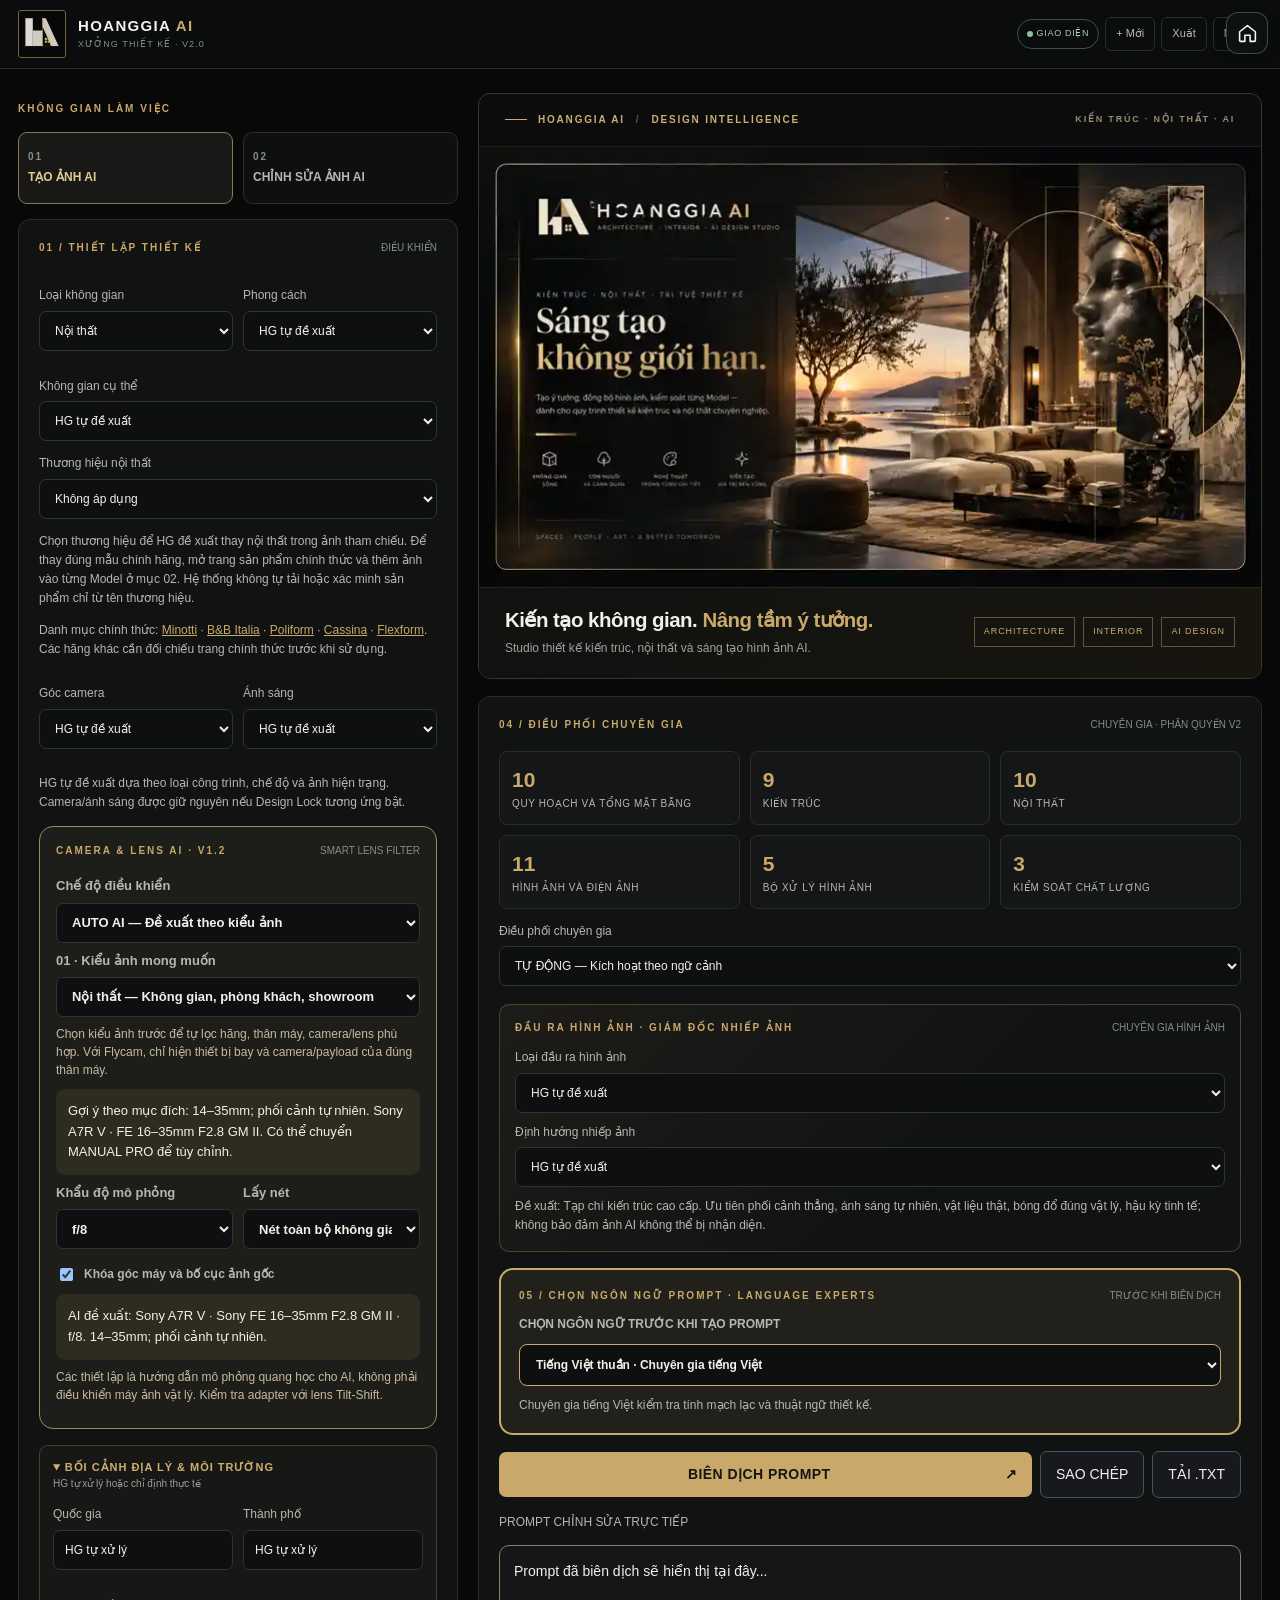
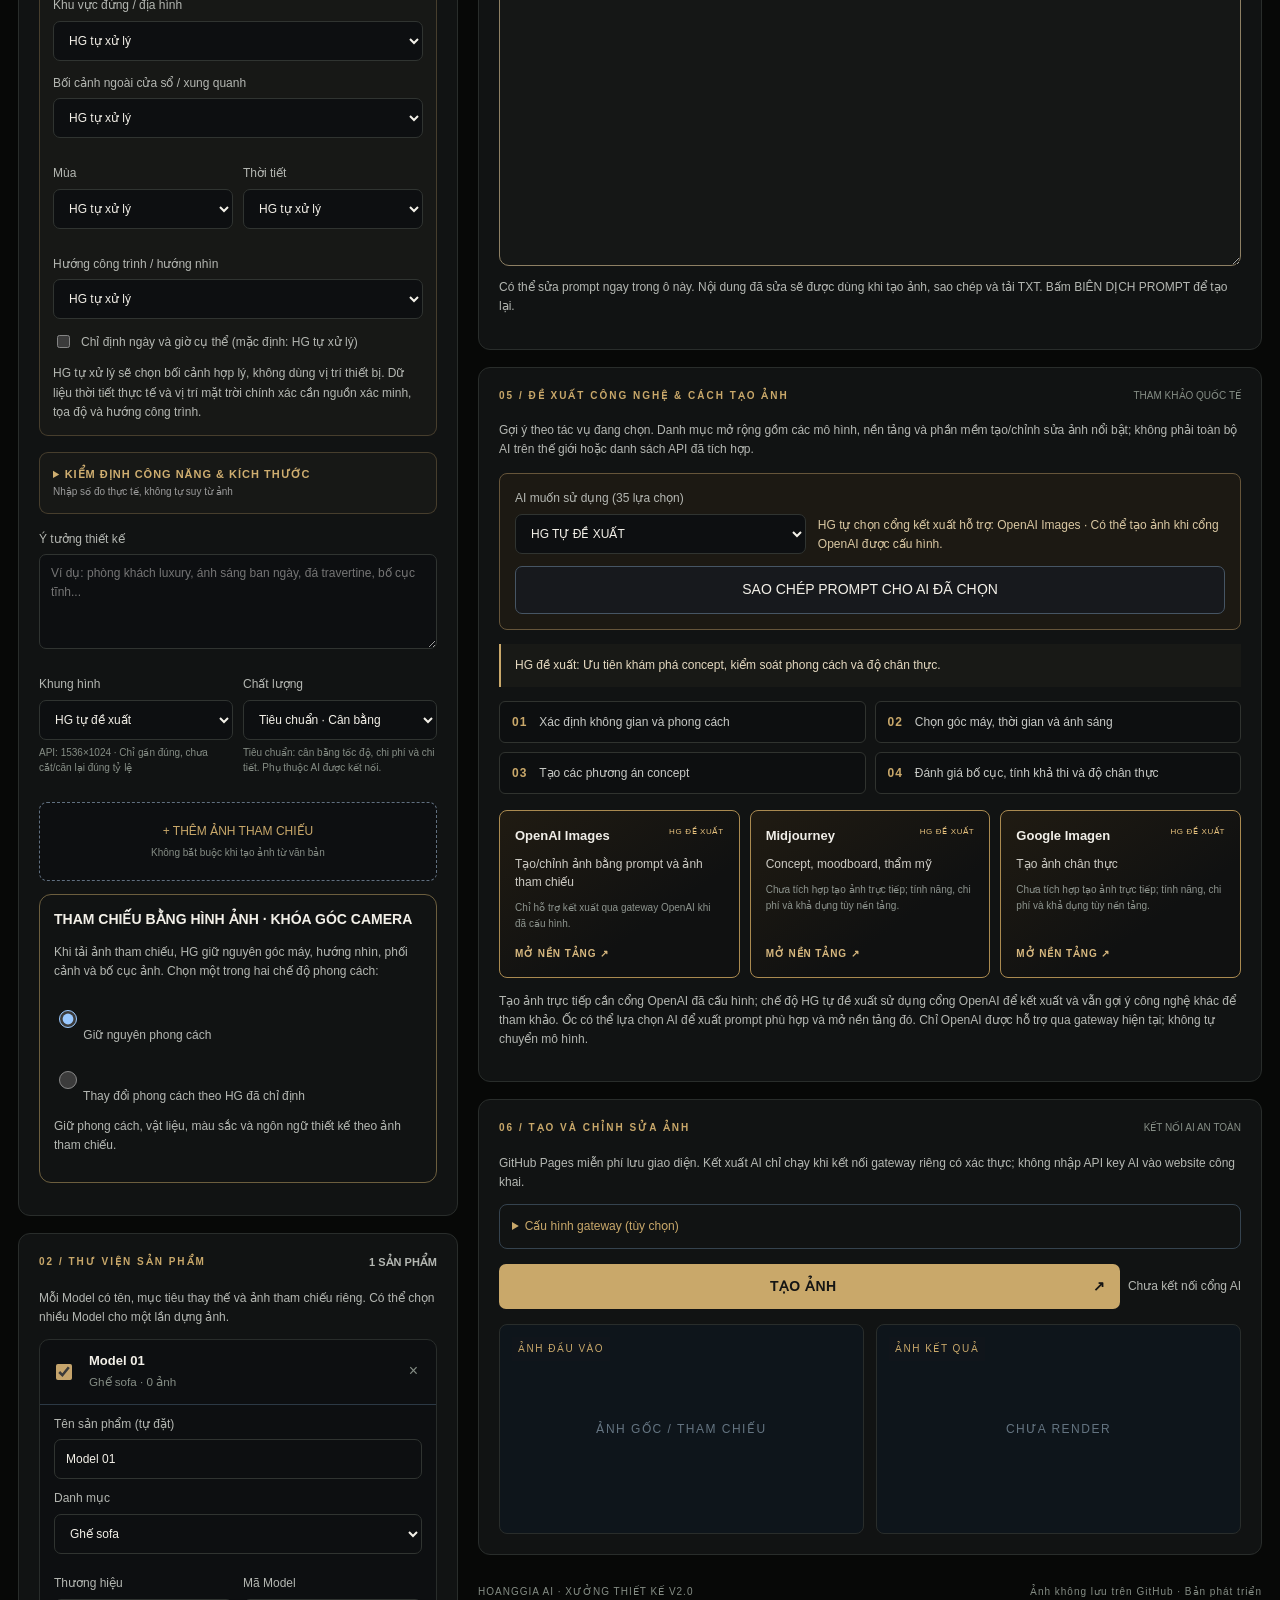
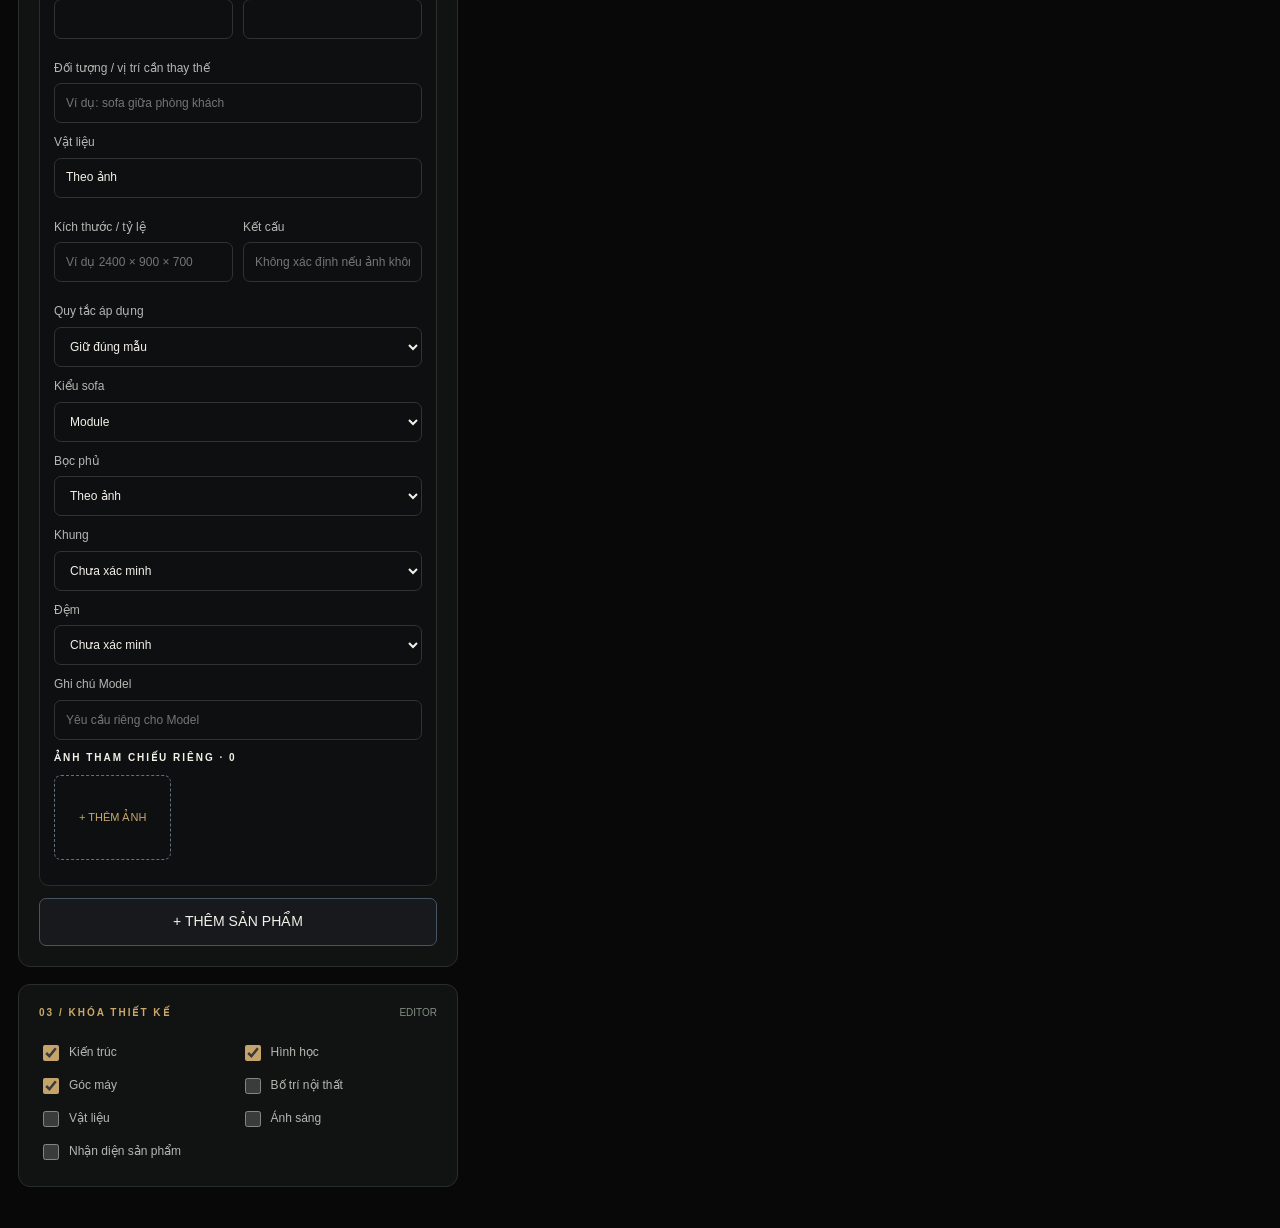
==== commit 427c9667: "Expose Flycam camera selection in Design Studio V1.2" ====
--- a/index.html
+++ b/index.html
@@ -33,11 +33,11 @@
  <section class="panel">
   <div class="panel-heading"><span class="eyebrow">01 / THIẾT LẬP THIẾT KẾ</span><span class="mini">ĐIỀU KHIỂN</span></div>
   <div class="grid-two"><label>Loại không gian<select id="space"><option>Nội thất</option><option>Kiến trúc</option><option>Cảnh quan</option><option>Quy hoạch đô thị</option></select></label><label>Phong cách<select id="style"></select></label></div>
-  <label id="zoneLabel">Không gian cụ thể<select id="zone"></select></label><label>Thương hiệu nội thất<select id="furnitureBrand"><option value="Không áp dụng">Không áp dụng</option></select></label><label id="customBrandWrap" hidden>Tên thương hiệu khác<input id="customBrand" type="text" maxlength="100" placeholder="Nhập thương hiệu mong muốn"></label><p class="hint">Chọn thương hiệu để HG đề xuất thay nội thất trong ảnh tham chiếu. Để thay đúng mẫu chính hãng, mở trang sản phẩm chính thức và thêm ảnh vào từng Model ở mục 02. Hệ thống không tự tải hoặc xác minh sản phẩm chỉ từ tên thương hiệu.</p><p class="hint">Danh mục chính thức: <a href="https://www.minotti.com/" target="_blank" rel="noopener noreferrer">Minotti</a> · <a href="https://www.bebitalia.com/" target="_blank" rel="noopener noreferrer">B&amp;B Italia</a> · <a href="https://www.poliform.it/" target="_blank" rel="noopener noreferrer">Poliform</a> · <a href="https://www.cassina.com/" target="_blank" rel="noopener noreferrer">Cassina</a> · <a href="https://www.flexform.it/" target="_blank" rel="noopener noreferrer">Flexform</a>. Các hãng khác cần đối chiếu trang chính thức trước khi sử dụng.</p><div class="grid-two"><label>Góc camera<select id="camera"></select></label><label>Ánh sáng<select id="lighting"></select></label></div><p class="hint">HG tự đề xuất dựa theo loại công trình, chế độ và ảnh hiện trạng. Camera/ánh sáng được giữ nguyên nếu Design Lock tương ứng bật.</p><section id="hgCameraAI" aria-label="HOANGGIA CAMERA AI V1.1">
-<div class="panel-heading"><span class="eyebrow">CAMERA &amp; LENS AI · V1.1</span><span class="mini">SMART LENS FILTER</span></div>
+  <label id="zoneLabel">Không gian cụ thể<select id="zone"></select></label><label>Thương hiệu nội thất<select id="furnitureBrand"><option value="Không áp dụng">Không áp dụng</option></select></label><label id="customBrandWrap" hidden>Tên thương hiệu khác<input id="customBrand" type="text" maxlength="100" placeholder="Nhập thương hiệu mong muốn"></label><p class="hint">Chọn thương hiệu để HG đề xuất thay nội thất trong ảnh tham chiếu. Để thay đúng mẫu chính hãng, mở trang sản phẩm chính thức và thêm ảnh vào từng Model ở mục 02. Hệ thống không tự tải hoặc xác minh sản phẩm chỉ từ tên thương hiệu.</p><p class="hint">Danh mục chính thức: <a href="https://www.minotti.com/" target="_blank" rel="noopener noreferrer">Minotti</a> · <a href="https://www.bebitalia.com/" target="_blank" rel="noopener noreferrer">B&amp;B Italia</a> · <a href="https://www.poliform.it/" target="_blank" rel="noopener noreferrer">Poliform</a> · <a href="https://www.cassina.com/" target="_blank" rel="noopener noreferrer">Cassina</a> · <a href="https://www.flexform.it/" target="_blank" rel="noopener noreferrer">Flexform</a>. Các hãng khác cần đối chiếu trang chính thức trước khi sử dụng.</p><div class="grid-two"><label>Góc camera<select id="camera"></select></label><label>Ánh sáng<select id="lighting"></select></label></div><p class="hint">HG tự đề xuất dựa theo loại công trình, chế độ và ảnh hiện trạng. Camera/ánh sáng được giữ nguyên nếu Design Lock tương ứng bật.</p><section id="hgCameraAI" aria-label="HOANGGIA CAMERA AI V1.2">
+<div class="panel-heading"><span class="eyebrow">CAMERA &amp; LENS AI · V1.2</span><span class="mini">SMART LENS FILTER</span></div>
 <label>Chế độ điều khiển<select id="hgCamMode"><option value="auto">AUTO AI — Đề xuất theo kiểu ảnh</option><option value="manual">MANUAL PRO — Tự lựa chọn</option></select></label>
 <label>01 · Kiểu ảnh mong muốn<select id="hgCamStyle"></select></label>
-<p class="hg-cam-note">Chọn kiểu ảnh trước. Hệ thống tự lọc lens theo mục đích và hệ máy. Lens có thể thuộc nhiều kiểu ảnh.</p>
+<p class="hg-cam-note">Chọn kiểu ảnh trước để tự lọc hãng, thân máy, camera/lens phù hợp. Với Flycam, chỉ hiện thiết bị bay và camera/payload của đúng thân máy.</p>
 <div id="hgCamAuto" class="hg-cam-summary"></div>
 <div id="hgCamManual">
 <div class="hg-cam-grid"><label>02 · Hãng máy<select id="hgCamBrand"></select></label><label>03 · Thân máy<select id="hgCamBody"></select></label></div>
@@ -123,6 +123,6 @@
   <footer>HOANGGIA AI · XƯỞNG THIẾT KẾ V2.0 <span>Ảnh không lưu trên GitHub · Bản phát triển</span></footer>
  </main>
 </div>
-<script type="module" src="./camera-ai.mjs?v=20261024-v11"></script>
+<script type="module" src="./camera-ai.mjs?v=20261024-v12"></script>
 <script type="module" src="./app.mjs?v=20261024-camera-v11"></script>
 </body></html>
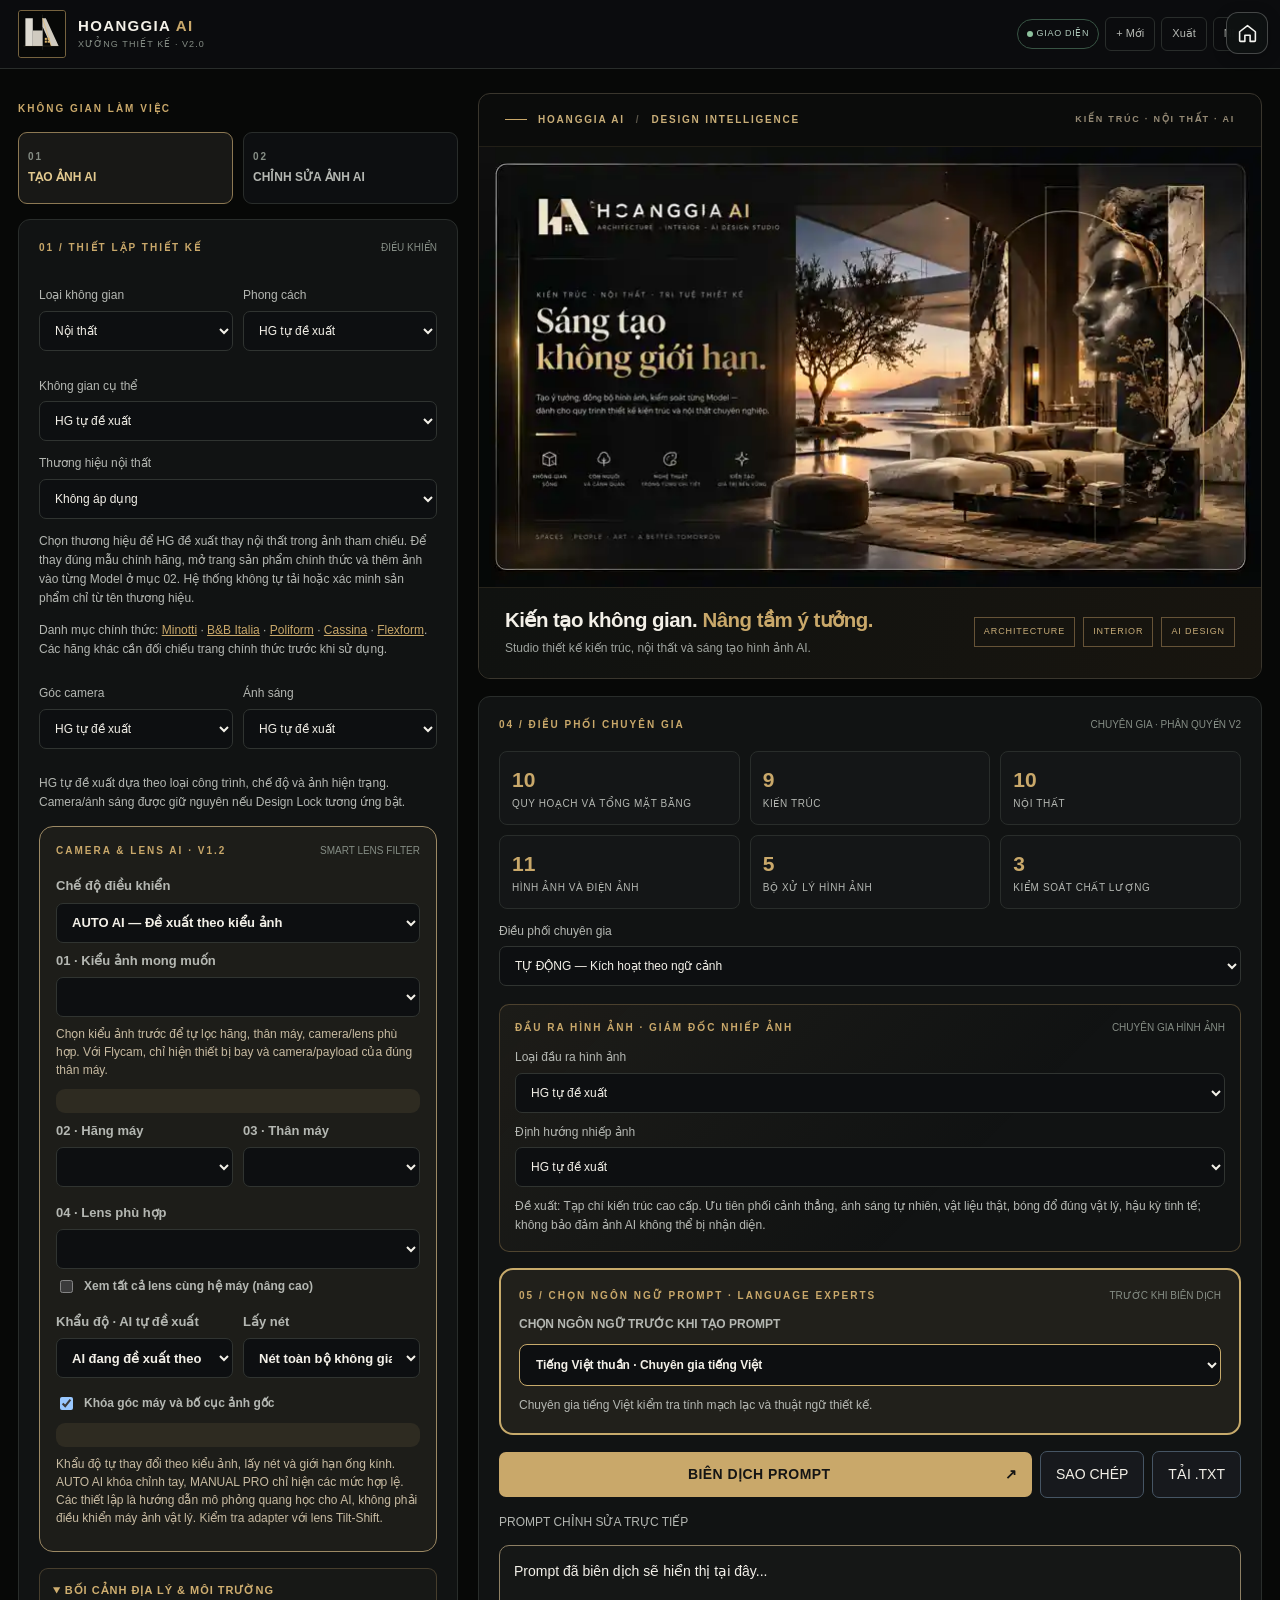
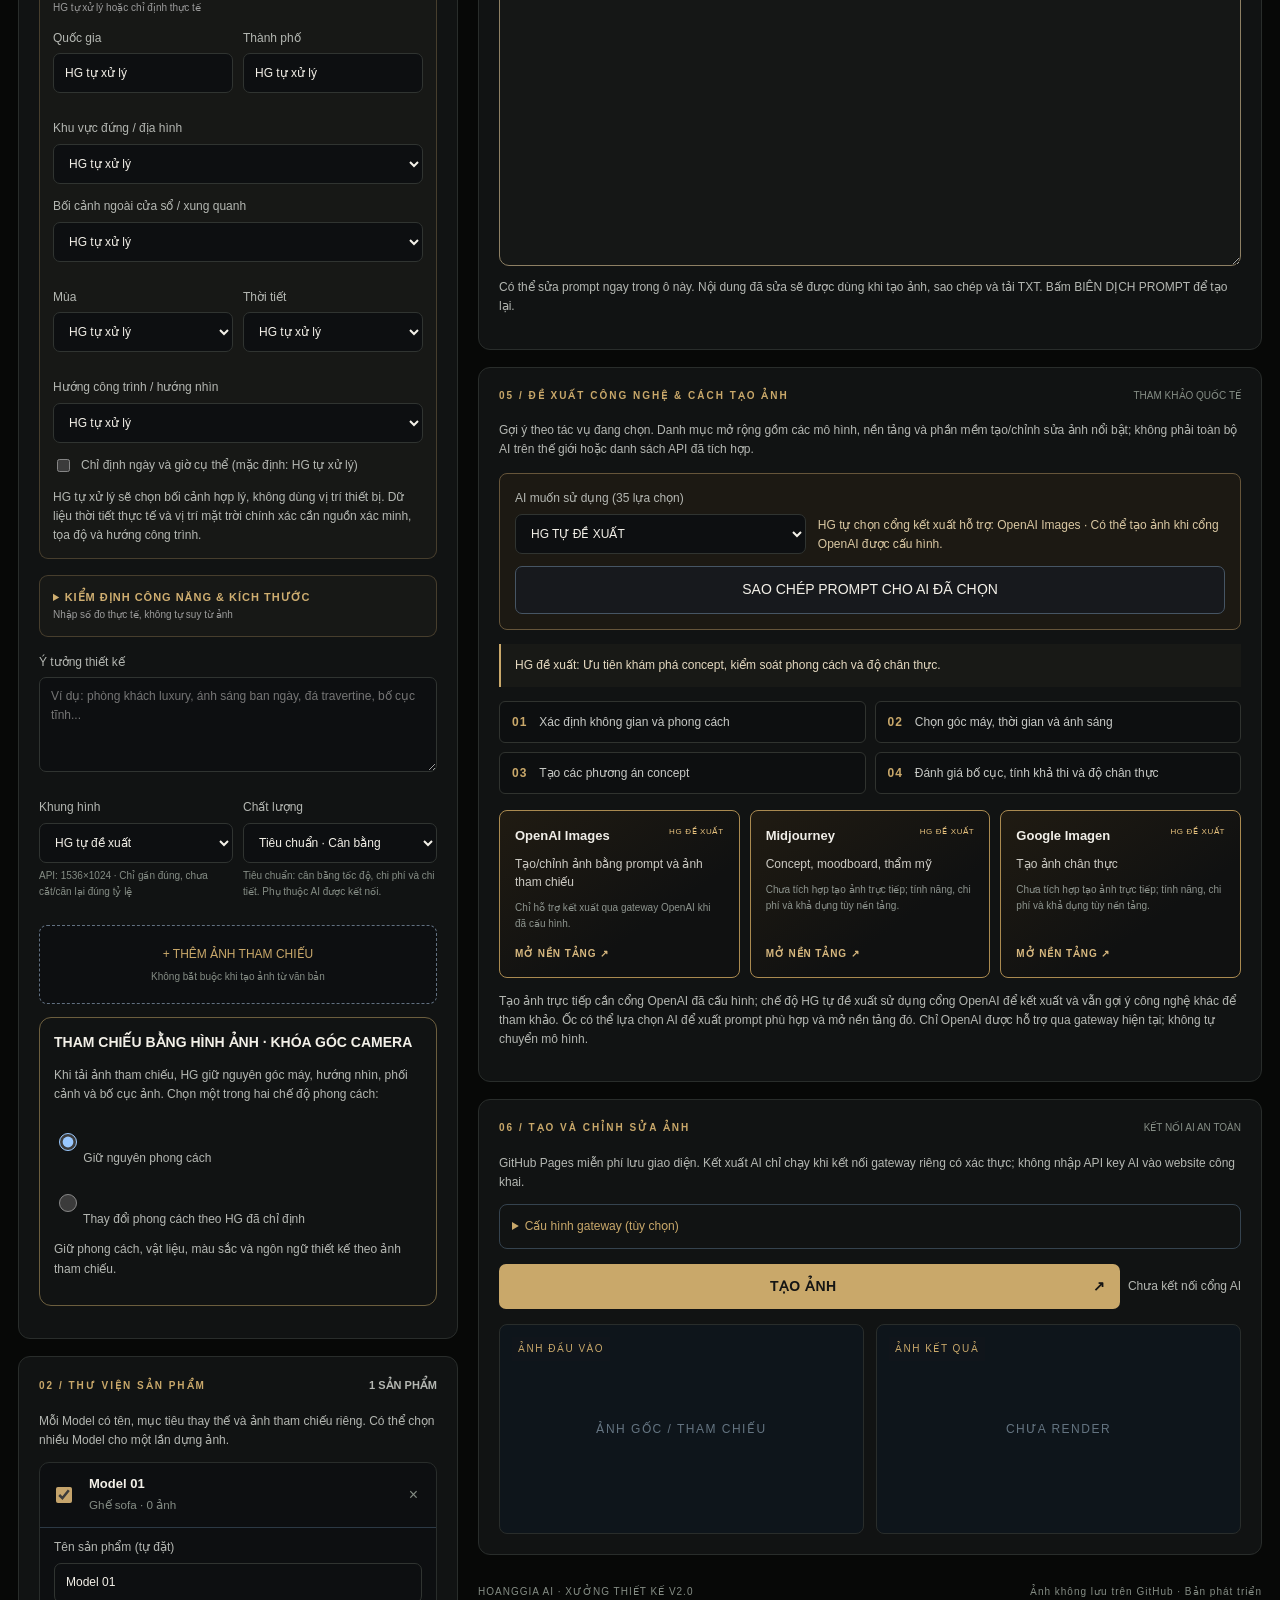
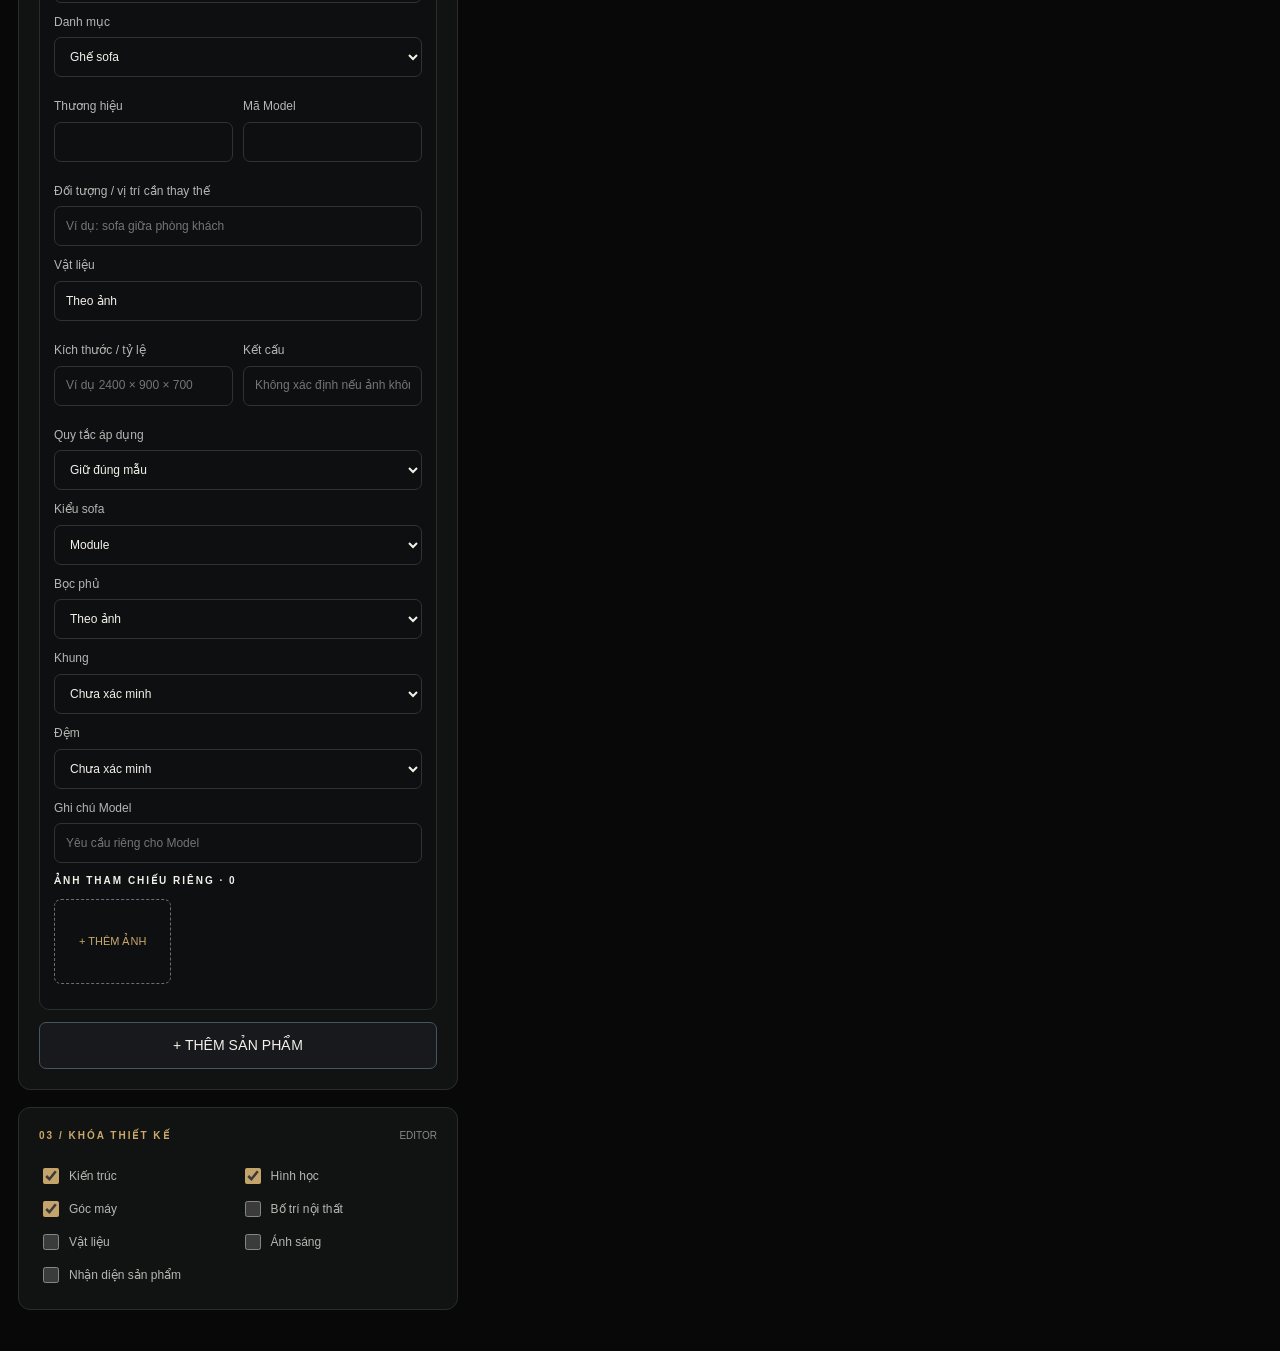
==== commit 3d7647b7: "Design Studio: adaptive aperture UI and cache refresh" ====
--- a/index.html
+++ b/index.html
@@ -44,10 +44,10 @@
 <label>04 · Lens phù hợp<select id="hgCamLens"></select></label>
 <label class="hg-cam-check"><input id="hgCamAll" type="checkbox"> Xem tất cả lens cùng hệ máy (nâng cao)</label>
 </div>
-<div class="hg-cam-grid"><label>Khẩu độ mô phỏng<select id="hgCamAperture"><option>f/1.4</option><option>f/1.8</option><option>f/2.8</option><option>f/4</option><option>f/5.6</option><option selected>f/8</option><option>f/11</option><option>f/16</option></select></label><label>Lấy nét<select id="hgCamFocus"><option value="auto">AI tự chọn</option><option value="subject">Nét chủ thể, mờ hậu cảnh</option><option value="all" selected>Nét toàn bộ không gian</option></select></label></div>
+<div class="hg-cam-grid"><label>Khẩu độ · AI tự đề xuất<select id="hgCamAperture"><option value="auto">AI đang đề xuất theo kiểu ảnh và lens</option></select></label><label>Lấy nét<select id="hgCamFocus"><option value="auto">AI tự chọn</option><option value="subject">Nét chủ thể, mờ hậu cảnh</option><option value="all" selected>Nét toàn bộ không gian</option></select></label></div>
 <label class="hg-cam-check"><input id="hgCamLock" type="checkbox" checked> Khóa góc máy và bố cục ảnh gốc</label>
 <div id="hgCamSummary" class="hg-cam-summary" role="status"></div>
-<p class="hg-cam-note">Các thiết lập là hướng dẫn mô phỏng quang học cho AI, không phải điều khiển máy ảnh vật lý. Kiểm tra adapter với lens Tilt-Shift.</p>
+<p class="hg-cam-note">Khẩu độ tự thay đổi theo kiểu ảnh, lấy nét và giới hạn ống kính. AUTO AI khóa chỉnh tay, MANUAL PRO chỉ hiện các mức hợp lệ. Các thiết lập là hướng dẫn mô phỏng quang học cho AI, không phải điều khiển máy ảnh vật lý. Kiểm tra adapter với lens Tilt-Shift.</p>
 </section><details class="site-context" open><summary>BỐI CẢNH ĐỊA LÝ & MÔI TRƯỜNG <small>HG tự xử lý hoặc chỉ định thực tế</small></summary>
 <div class="grid-two"><label>Quốc gia<input id="country" list="countrySuggestions" value="HG tự xử lý" maxlength="90" aria-label="Quốc gia"></label><label>Thành phố<input id="city" list="citySuggestions" value="HG tự xử lý" maxlength="90" aria-label="Thành phố"></label></div>
 <datalist id="countrySuggestions"><option value="HG tự xử lý"><option value="Việt Nam"><option value="Pháp"><option value="Nhật Bản"><option value="Singapore"><option value="Hoa Kỳ"><option value="Ý"><option value="Trung Quốc"><option value="UAE"><option value="Thái Lan"><option value="Hàn Quốc"></datalist>
@@ -123,6 +123,6 @@
   <footer>HOANGGIA AI · XƯỞNG THIẾT KẾ V2.0 <span>Ảnh không lưu trên GitHub · Bản phát triển</span></footer>
  </main>
 </div>
-<script type="module" src="./camera-ai.mjs?v=20261024-v12"></script>
+<script type="module" src="./camera-ai.mjs?v=20261024-v13"></script>
 <script type="module" src="./app.mjs?v=20261024-camera-v11"></script>
 </body></html>
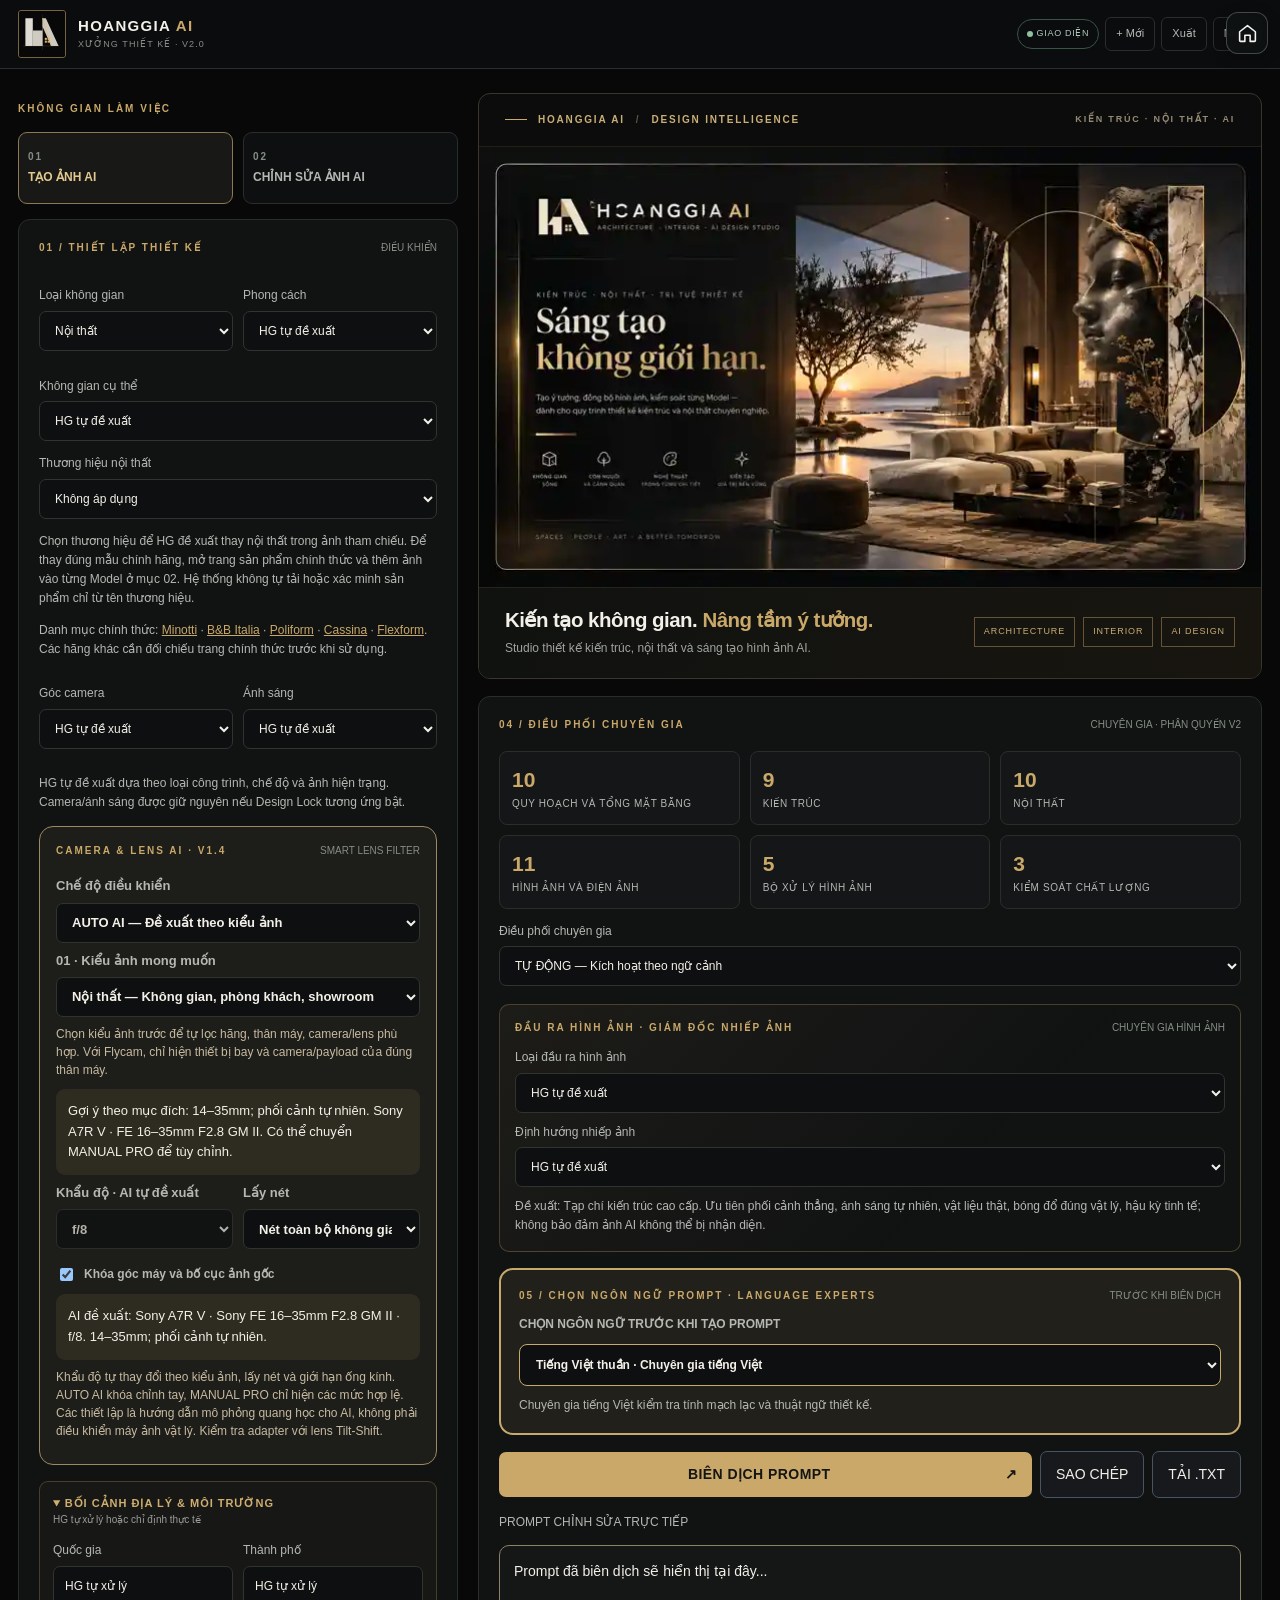
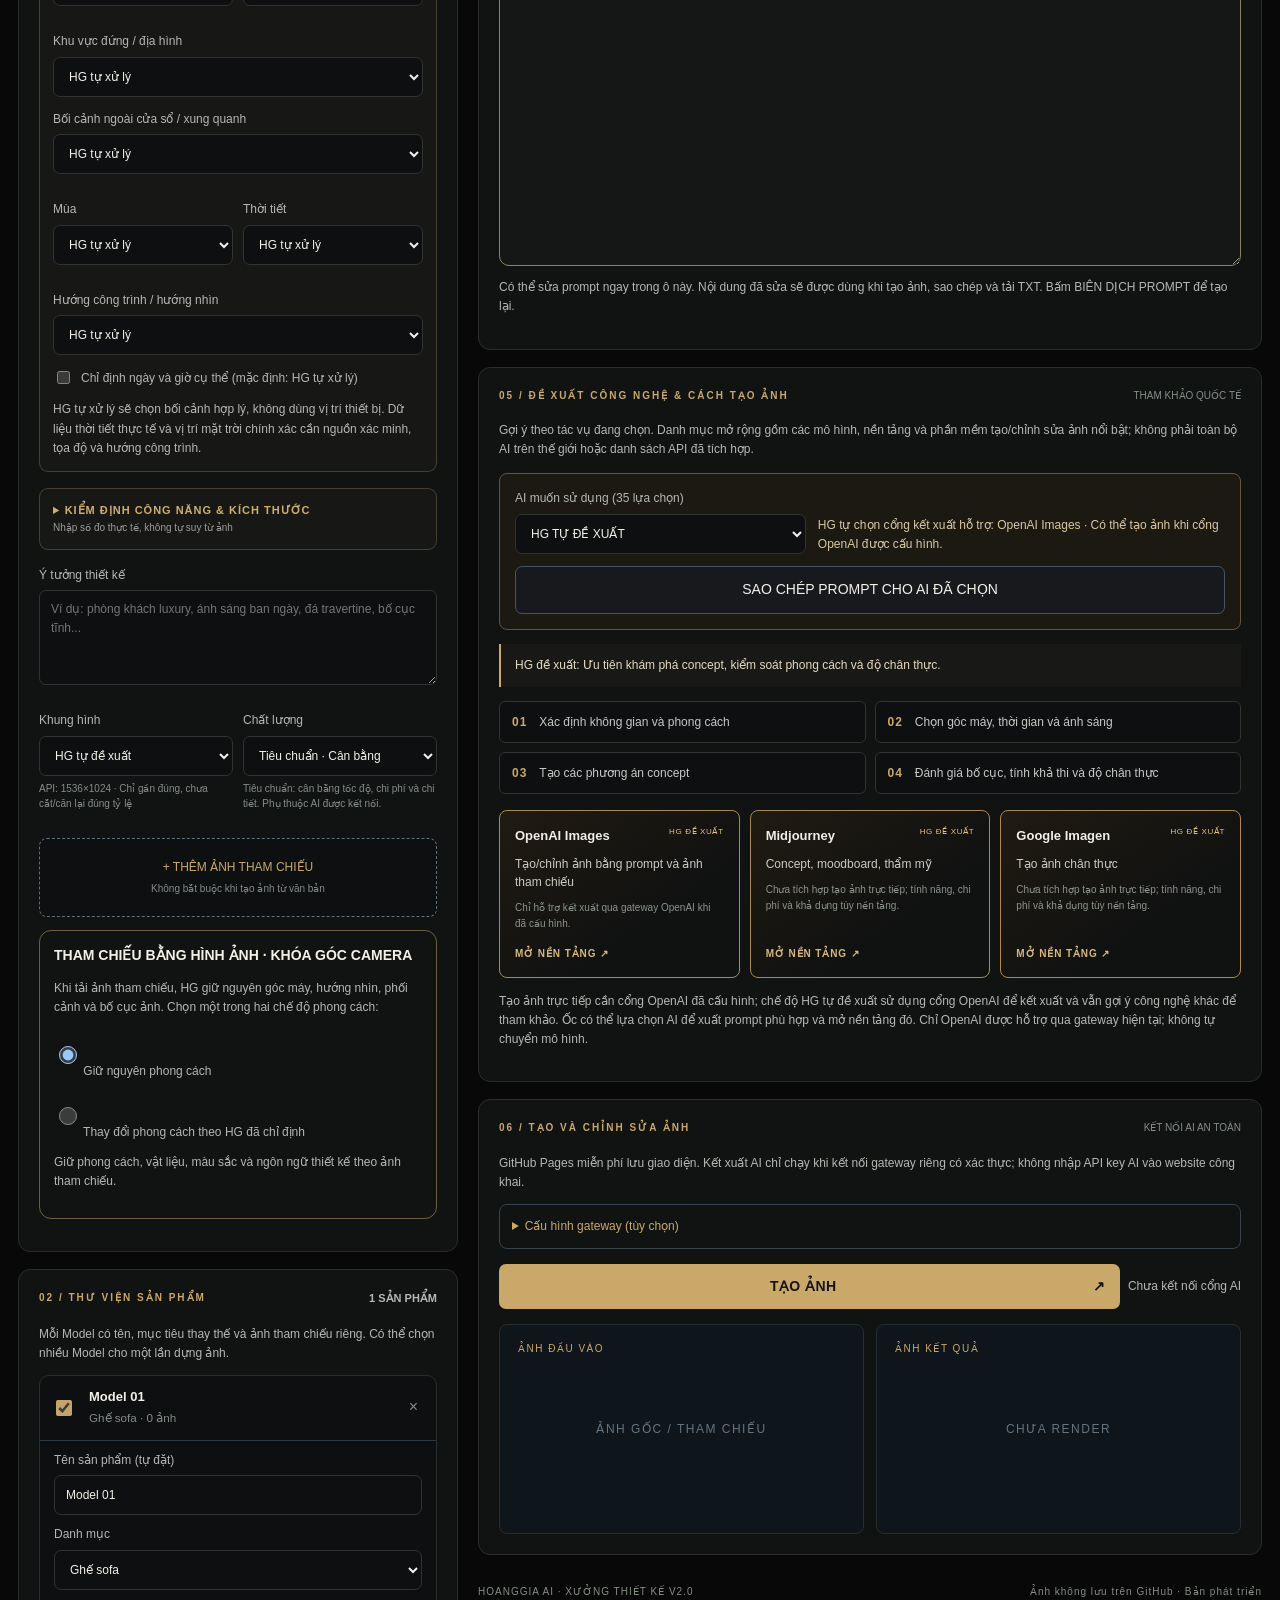
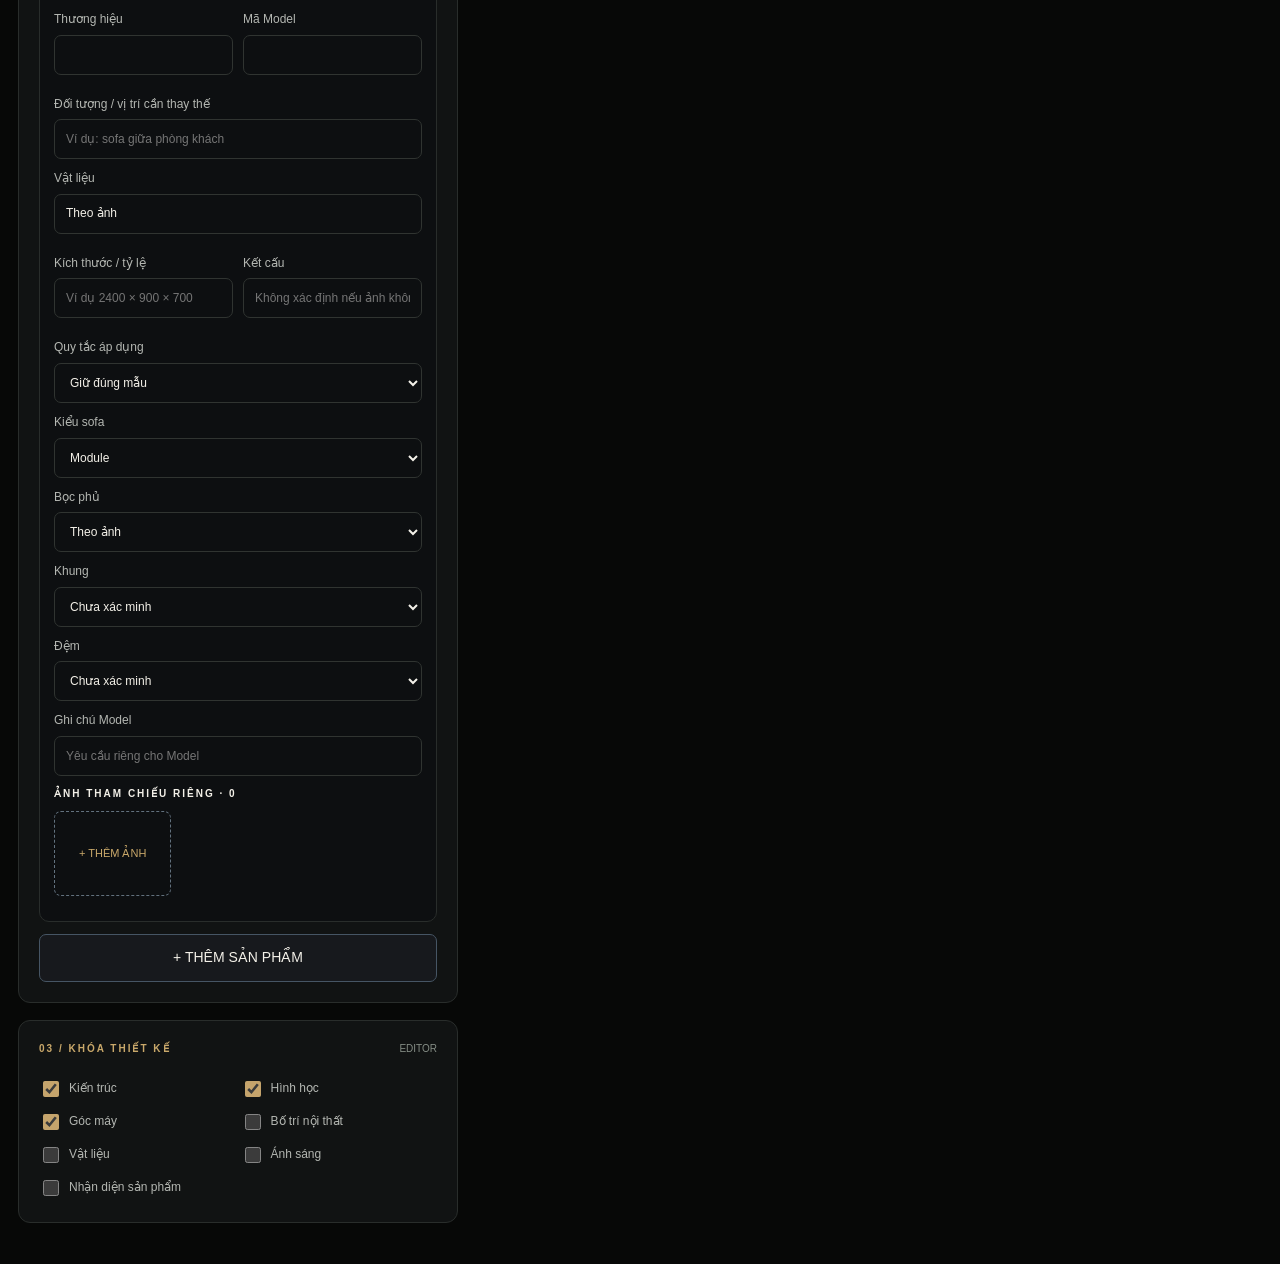
==== commit 10a621f6: "Bust browser cache after restoring Camera AI selector initialization" ====
--- a/index.html
+++ b/index.html
@@ -34,7 +34,7 @@
   <div class="panel-heading"><span class="eyebrow">01 / THIẾT LẬP THIẾT KẾ</span><span class="mini">ĐIỀU KHIỂN</span></div>
   <div class="grid-two"><label>Loại không gian<select id="space"><option>Nội thất</option><option>Kiến trúc</option><option>Cảnh quan</option><option>Quy hoạch đô thị</option></select></label><label>Phong cách<select id="style"></select></label></div>
   <label id="zoneLabel">Không gian cụ thể<select id="zone"></select></label><label>Thương hiệu nội thất<select id="furnitureBrand"><option value="Không áp dụng">Không áp dụng</option></select></label><label id="customBrandWrap" hidden>Tên thương hiệu khác<input id="customBrand" type="text" maxlength="100" placeholder="Nhập thương hiệu mong muốn"></label><p class="hint">Chọn thương hiệu để HG đề xuất thay nội thất trong ảnh tham chiếu. Để thay đúng mẫu chính hãng, mở trang sản phẩm chính thức và thêm ảnh vào từng Model ở mục 02. Hệ thống không tự tải hoặc xác minh sản phẩm chỉ từ tên thương hiệu.</p><p class="hint">Danh mục chính thức: <a href="https://www.minotti.com/" target="_blank" rel="noopener noreferrer">Minotti</a> · <a href="https://www.bebitalia.com/" target="_blank" rel="noopener noreferrer">B&amp;B Italia</a> · <a href="https://www.poliform.it/" target="_blank" rel="noopener noreferrer">Poliform</a> · <a href="https://www.cassina.com/" target="_blank" rel="noopener noreferrer">Cassina</a> · <a href="https://www.flexform.it/" target="_blank" rel="noopener noreferrer">Flexform</a>. Các hãng khác cần đối chiếu trang chính thức trước khi sử dụng.</p><div class="grid-two"><label>Góc camera<select id="camera"></select></label><label>Ánh sáng<select id="lighting"></select></label></div><p class="hint">HG tự đề xuất dựa theo loại công trình, chế độ và ảnh hiện trạng. Camera/ánh sáng được giữ nguyên nếu Design Lock tương ứng bật.</p><section id="hgCameraAI" aria-label="HOANGGIA CAMERA AI V1.2">
-<div class="panel-heading"><span class="eyebrow">CAMERA &amp; LENS AI · V1.2</span><span class="mini">SMART LENS FILTER</span></div>
+<div class="panel-heading"><span class="eyebrow">CAMERA &amp; LENS AI · V1.4</span><span class="mini">SMART LENS FILTER</span></div>
 <label>Chế độ điều khiển<select id="hgCamMode"><option value="auto">AUTO AI — Đề xuất theo kiểu ảnh</option><option value="manual">MANUAL PRO — Tự lựa chọn</option></select></label>
 <label>01 · Kiểu ảnh mong muốn<select id="hgCamStyle"></select></label>
 <p class="hg-cam-note">Chọn kiểu ảnh trước để tự lọc hãng, thân máy, camera/lens phù hợp. Với Flycam, chỉ hiện thiết bị bay và camera/payload của đúng thân máy.</p>
@@ -123,6 +123,6 @@
   <footer>HOANGGIA AI · XƯỞNG THIẾT KẾ V2.0 <span>Ảnh không lưu trên GitHub · Bản phát triển</span></footer>
  </main>
 </div>
-<script type="module" src="./camera-ai.mjs?v=20261024-v13"></script>
+<script type="module" src="./camera-ai.mjs?v=20261024-v14"></script>
 <script type="module" src="./app.mjs?v=20261024-camera-v11"></script>
 </body></html>
